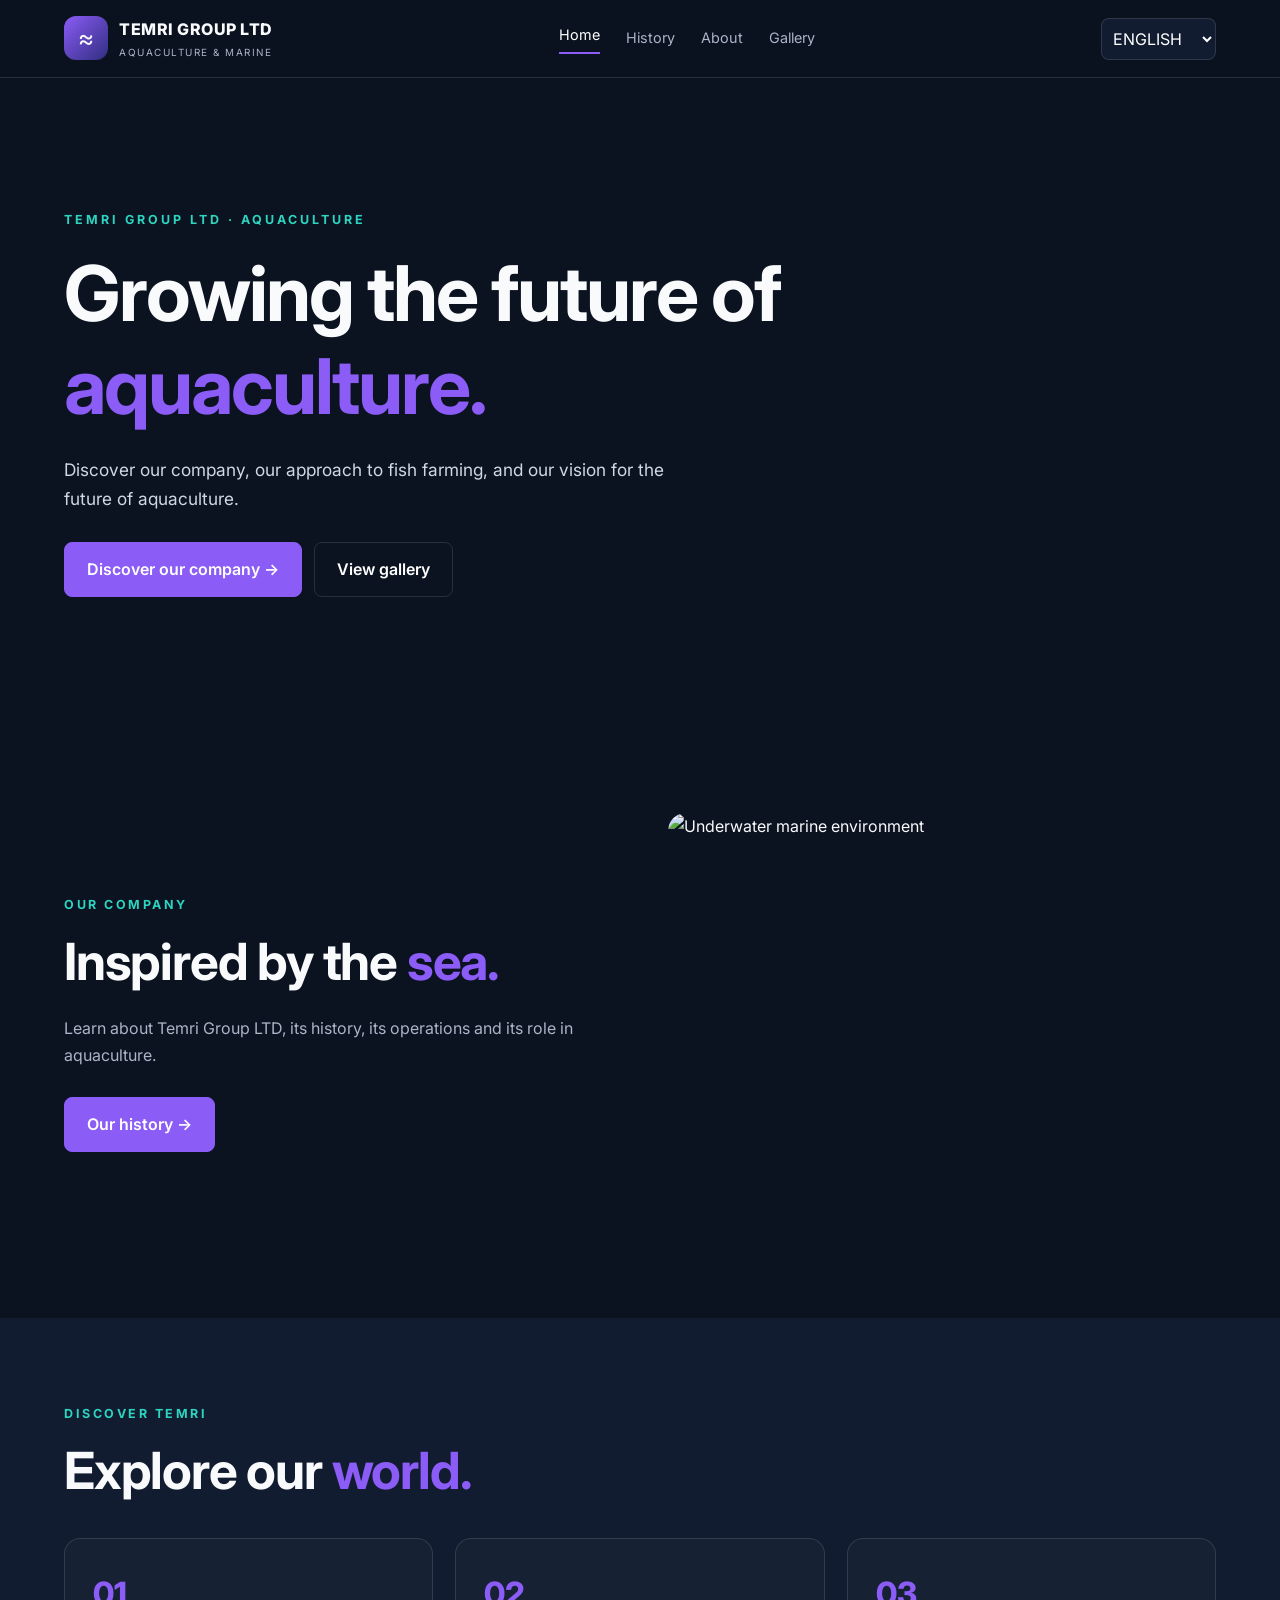
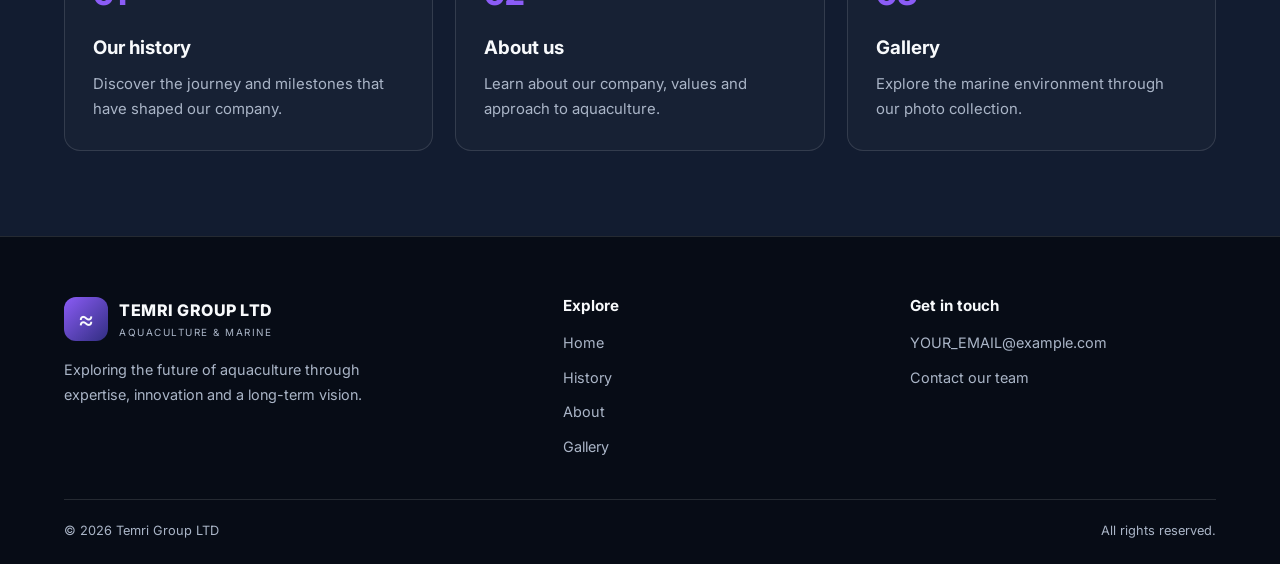
==== index.html @ 66af00ba "new test" ====
<!DOCTYPE html>
<html lang="en">
<head>
  <meta charset="UTF-8">
  <meta name="viewport" content="width=device-width, initial-scale=1">
  <meta name="description" content="Temri Group LTD — Aquaculture">
  <title>Temri Group LTD | Home</title>
  <link rel="stylesheet" href="css/style.css">
  <link rel="preconnect" href="https://fonts.googleapis.com">
  <link href="https://fonts.googleapis.com/css2?family=Inter:wght@400;500;600;700;800&display=swap" rel="stylesheet">
</head>
<body>

<!-- SHARED HEADER -->
<header class="header">
  <div class="container header-inner">
    <a class="brand" href="index.html">
      <span class="brand-mark">≈</span>
      <span>
        <span class="brand-name">TEMRI GROUP LTD</span>
        <span class="brand-subtitle" data-i18n="brandSubtitle">
          AQUACULTURE & MARINE
        </span>
      </span>
    </a>

    <nav class="nav" id="mainNav" aria-label="Main navigation">
      <a href="index.html" data-i18n="navHome">Home</a>
      <a href="history.html" data-i18n="navHistory">History</a>
      <a href="about.html" data-i18n="navAbout">About</a>
      <a href="gallery.html" data-i18n="navGallery">Gallery</a>
    </nav>

    <div class="header-actions">
      <label for="languageSelect" hidden>Language</label>
      <select id="languageSelect" class="language-select"
              aria-label="Select language">
        <option value="en">ENGLISH</option>
        <option value="el">ΕΛΛΗΝΙΚΑ</option>
      </select>

      <button class="menu-toggle" id="menuToggle"
              aria-expanded="false"
              aria-controls="mainNav"
              aria-label="Open menu">☰</button>
    </div>
  </div>
</header>

  <main>
    <section class="page-hero" style="min-height:650px">
      <div class="container page-hero-content reveal">
        <div class="kicker">TEMRI GROUP LTD · AQUACULTURE</div>
        <h1 data-i18n="homeTitle">
          Growing the future of <span class="purple">aquaculture.</span>
        </h1>
        <p data-i18n="homeText">
          Discover our company, our approach to fish farming,
          and our vision for the future of aquaculture.
        </p>
        <div class="button-row">
          <a href="about.html" class="btn" data-i18n="learnMore">
            Discover our company →
          </a>
          <a href="gallery.html" class="btn btn-outline"
             data-i18n="viewGallery">View gallery</a>
        </div>
      </div>
    </section>

    <section class="section">
      <div class="container content-grid">
        <div class="reveal">
          <div class="section-label" data-i18n="homeLabel">
            Our company
          </div>
          <h2 class="section-title" data-i18n="homeHeading">
            Inspired by the <span class="purple">sea.</span>
          </h2>
          <p class="section-text" data-i18n="homeDescription">
            Learn about Temri Group LTD, its history, its operations
            and its role in aquaculture.
          </p>
          <div class="button-row">
            <a href="history.html" class="btn" data-i18n="historyButton">
              Our history →
            </a>
          </div>
        </div>

        <img class="content-image reveal"
          src="https://images.unsplash.com/photo-1530053969600-caed2596d242?auto=format&fit=crop&w=1100&q=85"
          alt="Underwater marine environment" loading="lazy">
      </div>
    </section>

    <section class="section alt">
      <div class="container reveal">
        <div class="section-label" data-i18n="discoverLabel">
          Discover Temri
        </div>
        <h2 class="section-title" data-i18n="discoverTitle">
          Explore our <span class="purple">world.</span>
        </h2>

        <div class="card-grid">
          <a class="card" href="history.html">
            <div class="card-number">01</div>
            <h3 data-i18n="historyCard">Our history</h3>
            <p data-i18n="historyCardText">
              Discover our company's journey and milestones.
            </p>
          </a>
          <a class="card" href="about.html">
            <div class="card-number">02</div>
            <h3 data-i18n="aboutCard">About us</h3>
            <p data-i18n="aboutCardText">
              Learn about our company and our work.
            </p>
          </a>
          <a class="card" href="gallery.html">
            <div class="card-number">03</div>
            <h3 data-i18n="galleryCard">Gallery</h3>
            <p data-i18n="galleryCardText">
              Explore photographs of our world.
            </p>
          </a>
        </div>
      </div>
    </section>
  </main>

  <!-- Paste the SHARED FOOTER here -->

  <script src="js/main.js" defer></script>
</body>
</html>
<!-- SHARED FOOTER -->
<footer class="footer">
  <div class="container">
    <div class="footer-grid">
      <div class="footer-brand">
        <a class="brand" href="index.html">
          <span class="brand-mark">≈</span>
          <span>
            <span class="brand-name">TEMRI GROUP LTD</span>
            <span class="brand-subtitle" data-i18n="brandSubtitle">
              AQUACULTURE & MARINE
            </span>
          </span>
        </a>
        <p class="footer-description" data-i18n="footerDescription">
          Exploring the future of aquaculture through expertise,
          innovation and a long-term vision.
        </p>
      </div>

      <div>
        <h3 data-i18n="footerNavTitle">Explore</h3>
        <nav class="footer-links" aria-label="Footer navigation">
          <a href="index.html" data-i18n="navHome">Home</a>
          <a href="history.html" data-i18n="navHistory">History</a>
          <a href="about.html" data-i18n="navAbout">About</a>
          <a href="gallery.html" data-i18n="navGallery">Gallery</a>
        </nav>
      </div>

      <div>
        <h3 data-i18n="footerContactTitle">Get in touch</h3>
        <div class="footer-links">
          <a href="mailto:YOUR_EMAIL@example.com">
            YOUR_EMAIL@example.com
          </a>
          <a href="about.html#contact" data-i18n="contactButton">
            Contact our team
          </a>
        </div>
      </div>
    </div>

    <div class="footer-bottom">
      <span>© <span id="currentYear"></span> Temri Group LTD</span>
      <span data-i18n="rights">All rights reserved.</span>
    </div>
  </div>
</footer>
---- css/style.css ----
:root {
  --purple: #8b5cf6;
  --purple-dark: #6d28d9;
  --navy: #0b1220;
  --panel: #121c30;
  --white: #f8fafc;
  --muted: #aab5c7;
  --teal: #2dd4bf;
  --border: rgba(255,255,255,.12);
  --header-height: 78px;
  --container: 1200px;
}

* {
  box-sizing: border-box;
  margin: 0;
  padding: 0;
}

html {
  scroll-behavior: smooth;
  scroll-padding-top: 100px;
}

body {
  font-family: Inter, Arial, sans-serif;
  background: var(--navy);
  color: var(--white);
  line-height: 1.7;
}

a {
  color: inherit;
  text-decoration: none;
}

button, select {
  font: inherit;
}

img {
  max-width: 100%;
  display: block;
}

.container {
  width: min(90%, var(--container));
  margin-inline: auto;
}

.header {
  height: var(--header-height);
  position: sticky;
  top: 0;
  z-index: 1000;
  background: rgba(11,18,32,.95);
  backdrop-filter: blur(16px);
  border-bottom: 1px solid var(--border);
}

.header-inner {
  height: 100%;
  display: flex;
  align-items: center;
  justify-content: space-between;
  gap: 22px;
}

.brand {
  display: flex;
  align-items: center;
  gap: 11px;
  flex-shrink: 0;
}

.brand-mark {
  display: grid;
  place-items: center;
  width: 44px;
  height: 44px;
  border-radius: 12px;
  background: linear-gradient(135deg, var(--purple), #312e81);
  font-size: 25px;
}

.brand-name {
  display: block;
  font-size: 1rem;
  font-weight: 800;
  letter-spacing: .5px;
}

.brand-subtitle {
  display: block;
  font-size: .62rem;
  color: var(--muted);
  letter-spacing: 1.5px;
}

.nav {
  display: flex;
  align-items: center;
  gap: 26px;
}

.nav a {
  color: var(--muted);
  font-size: .9rem;
  transition: color .25s;
}

.nav a:hover,
.nav a.active {
  color: white;
}

.nav a.active {
  border-bottom: 2px solid var(--purple);
  padding-bottom: 5px;
}

.header-actions {
  display: flex;
  align-items: center;
  gap: 10px;
}

.language-select {
  background: var(--panel);
  color: white;
  border: 1px solid var(--border);
  border-radius: 8px;
  padding: 9px 7px;
  cursor: pointer;
  max-width: 115px;
}

.language-select option {
  background: var(--navy);
}

.menu-toggle {
  display: none;
  width: 42px;
  height: 42px;
  border: 1px solid var(--border);
  border-radius: 8px;
  background: transparent;
  color: white;
  font-size: 22px;
  cursor: pointer;
}

.page-hero {
  min-height: 420px;
  display: flex;
  align-items: center;
  background:
    linear-gradient(90deg, rgba(11,18,32,.97),
      rgba(11,18,32,.65)),
    url("https://images.unsplash.com/photo-1530053969600-caed2596d242?auto=format&fit=crop&w=1800&q=85")
    center/cover;
}

.page-hero-content {
  padding-block: 90px;
}

.kicker {
  color: var(--teal);
  font-size: .78rem;
  font-weight: 700;
  letter-spacing: 3px;
  text-transform: uppercase;
  margin-bottom: 18px;
}

h1, h2, h3 {
  line-height: 1.2;
}

.page-hero h1 {
  max-width: 850px;
  font-size: clamp(2.5rem, 6vw, 5rem);
  letter-spacing: -2px;
  margin-bottom: 22px;
}

.purple {
  color: var(--purple);
}

.page-hero p {
  max-width: 650px;
  color: #d0d8e5;
  font-size: 1.08rem;
}

.section {
  padding: 85px 0;
}

.section.alt {
  background: var(--panel);
}

.section-label {
  color: var(--teal);
  font-size: .78rem;
  font-weight: 700;
  letter-spacing: 2.5px;
  text-transform: uppercase;
  margin-bottom: 16px;
}

.section-title {
  font-size: clamp(2rem, 4vw, 3.3rem);
  letter-spacing: -1.2px;
  margin-bottom: 22px;
}

.section-text {
  color: var(--muted);
  max-width: 720px;
}

.btn {
  display: inline-flex;
  justify-content: center;
  align-items: center;
  gap: 8px;
  padding: 13px 22px;
  border: 1px solid var(--purple);
  border-radius: 8px;
  background: var(--purple);
  color: white;
  font-weight: 600;
  transition: .25s;
  cursor: pointer;
}

.btn:hover {
  background: var(--purple-dark);
  transform: translateY(-3px);
}

.btn-outline {
  background: transparent;
  border-color: var(--border);
}

.btn-outline:hover {
  background: rgba(255,255,255,.06);
}

.button-row {
  display: flex;
  flex-wrap: wrap;
  gap: 12px;
  margin-top: 28px;
}

.content-grid {
  display: grid;
  grid-template-columns: 1fr 1fr;
  gap: 55px;
  align-items: center;
}

.content-image {
  width: 100%;
  height: 420px;
  object-fit: cover;
  border-radius: 18px;
}

.card-grid {
  display: grid;
  grid-template-columns: repeat(3, minmax(0, 1fr));
  gap: 22px;
  margin-top: 36px;
}

.card {
  background: rgba(255,255,255,.025);
  border: 1px solid var(--border);
  padding: 28px;
  border-radius: 16px;
  transition: transform .3s, border-color .3s;
}

.card:hover {
  transform: translateY(-5px);
  border-color: var(--purple);
}

.card h3 {
  margin-bottom: 12px;
}

.card p {
  color: var(--muted);
  font-size: .93rem;
}

.card-number {
  font-size: 2rem;
  font-weight: 800;
  color: var(--purple);
  margin-bottom: 16px;
}

.gallery-grid {
  display: grid;
  grid-template-columns: repeat(3, minmax(0, 1fr));
  grid-auto-rows: 260px;
  gap: 16px;
  margin-top: 35px;
}

.gallery-item {
  position: relative;
  overflow: hidden;
  border-radius: 14px;
  background: var(--panel);
}

.gallery-item img {
  width: 100%;
  height: 100%;
  object-fit: cover;
  transition: transform .5s;
}

.gallery-item:hover img {
  transform: scale(1.06);
}

.gallery-item span {
  position: absolute;
  inset: auto 0 0;
  padding: 40px 18px 16px;
  font-weight: 600;
  background: linear-gradient(transparent, rgba(5,10,20,.9));
}

.gallery-item:first-child {
  grid-row: span 2;
}

.cta {
  border: 1px solid var(--border);
  border-radius: 18px;
  background: linear-gradient(120deg, #241642, #111a2b);
  padding: 36px;
  display: flex;
  justify-content: space-between;
  align-items: center;
  gap: 24px;
}

.cta p {
  color: var(--muted);
  margin-top: 10px;
}

.footer {
  background: #070c16;
  border-top: 1px solid var(--border);
  padding: 60px 0 22px;
}

.footer-grid {
  display: grid;
  grid-template-columns: 1.5fr 1fr 1fr;
  gap: 40px;
  padding-bottom: 40px;
}

.footer-description {
  color: var(--muted);
  font-size: .9rem;
  max-width: 360px;
  margin-top: 17px;
}

.footer h3 {
  font-size: .95rem;
  margin-bottom: 16px;
}

.footer-links {
  display: grid;
  gap: 10px;
}

.footer-links a {
  color: var(--muted);
  font-size: .9rem;
}

.footer-links a:hover {
  color: var(--purple);
}

.footer-bottom {
  border-top: 1px solid var(--border);
  padding-top: 20px;
  color: var(--muted);
  font-size: .8rem;
  display: flex;
  justify-content: space-between;
  gap: 15px;
  flex-wrap: wrap;
}

/* Scroll reveal animation */
.reveal {
  opacity: 0;
  transform: translateY(25px);
  transition: opacity .7s ease, transform .7s ease;
}

.reveal.visible {
  opacity: 1;
  transform: translateY(0);
}

@media (max-width: 1024px) {
  .nav {
    gap: 14px;
  }

  .nav a {
    font-size: .82rem;
  }

  .content-grid {
    gap: 30px;
  }

  .card-grid {
    gap: 14px;
  }

  .card {
    padding: 22px;
  }
}

@media (max-width: 760px) {
  :root {
    --header-height: 70px;
  }

  .nav {
    display: none;
    position: absolute;
    top: var(--header-height);
    left: 0;
    right: 0;
    padding: 18px 5% 24px;
    background: var(--navy);
    border-bottom: 1px solid var(--border);
    flex-direction: column;
    align-items: stretch;
    gap: 0;
  }

  .nav.open {
    display: flex;
  }

  .nav a {
    padding: 13px 0;
    font-size: 1rem;
    border-bottom: 1px solid var(--border);
  }

  .nav a.active {
    border-bottom: 1px solid var(--border);
    color: var(--purple);
  }

  .menu-toggle {
    display: block;
  }

  .brand-mark {
    width: 37px;
    height: 37px;
    font-size: 21px;
  }

  .brand-name {
    font-size: .82rem;
  }

  .brand-subtitle {
    font-size: .52rem;
    letter-spacing: .7px;
  }

  .header-actions {
    gap: 6px;
  }

  .language-select {
    font-size: .75rem;
    max-width: 92px;
    padding: 8px 4px;
  }

  .page-hero {
    min-height: 370px;
  }

  .page-hero-content {
    padding-block: 65px;
  }

  .page-hero h1 {
    letter-spacing: -1px;
  }

  .section {
    padding: 65px 0;
  }

  .content-grid,
  .card-grid {
    grid-template-columns: 1fr;
  }

  .content-image {
    height: 310px;
  }

  .gallery-grid {
    grid-template-columns: repeat(2, minmax(0, 1fr));
    grid-auto-rows: 180px;
    gap: 10px;
  }

  .cta {
    align-items: flex-start;
    flex-direction: column;
    padding: 25px;
  }

  .footer-grid {
    grid-template-columns: 1fr 1fr;
    gap: 30px 20px;
  }

  .footer-brand {
    grid-column: 1 / -1;
  }
}

@media (max-width: 380px) {
  .brand-subtitle {
    display: none;
  }

  .gallery-grid {
    grid-auto-rows: 145px;
  }
}

@media (prefers-reduced-motion: reduce) {
  html {
    scroll-behavior: auto;
  }

  *, *::before, *::after {
    animation: none !important;
    transition: none !important;
  }

  .reveal {
    opacity: 1;
    transform: none;
  }
}

/* FULLSCREEN GALLERY */

.lightbox {
  position: fixed;
  inset: 0;
  z-index: 9999;
  display: flex;
  align-items: center;
  justify-content: center;
  background: rgba(4, 7, 16, 0.96);
  backdrop-filter: blur(12px);
  padding: 70px 85px 65px;
  opacity: 0;
  visibility: hidden;
  pointer-events: none;
  transition: opacity .25s ease, visibility .25s ease;
}

.lightbox.open {
  opacity: 1;
  visibility: visible;
  pointer-events: auto;
}

.lightbox-image {
  max-width: 100%;
  max-height: calc(100vh - 150px);
  width: auto;
  height: auto;
  object-fit: contain;
  border-radius: 10px;
  user-select: none;
  -webkit-user-drag: none;
}

.lightbox-close,
.lightbox-arrow {
  position: absolute;
  display: grid;
  place-items: center;
  color: white;
  background: rgba(255,255,255,.09);
  border: 1px solid rgba(255,255,255,.18);
  cursor: pointer;
  transition: background .2s, transform .2s;
}

.lightbox-close:hover,
.lightbox-arrow:hover {
  background: #8b5cf6;
}

.lightbox-close {
  top: 22px;
  right: 25px;
  width: 48px;
  height: 48px;
  border-radius: 50%;
  font-size: 30px;
  line-height: 1;
}

.lightbox-arrow {
  top: 50%;
  transform: translateY(-50%);
  width: 52px;
  height: 65px;
  border-radius: 12px;
  font-size: 32px;
}

.lightbox-arrow:hover {
  transform: translateY(-50%) scale(1.06);
}

.lightbox-prev {
  left: 22px;
}

.lightbox-next {
  right: 22px;
}

.lightbox-caption {
  position: absolute;
  bottom: 22px;
  left: 70px;
  right: 70px;
  color: white;
  text-align: center;
  font-size: .95rem;
}

.lightbox-counter {
  display: block;
  margin-top: 4px;
  color: #b8a1ff;
  font-size: .8rem;
}

body.lightbox-open {
  overflow: hidden;
}

.gallery-item {
  cursor: pointer;
}

@media (max-width: 760px) {
  .lightbox {
    padding: 65px 12px 85px;
  }

  .lightbox-image {
    max-width: 100%;
    max-height: calc(100dvh - 175px);
    border-radius: 6px;
  }

  .lightbox-close {
    top: 14px;
    right: 14px;
    width: 42px;
    height: 42px;
  }

  .lightbox-arrow {
    top: auto;
    bottom: 20px;
    transform: none;
    width: 52px;
    height: 46px;
    border-radius: 10px;
    font-size: 27px;
  }

  .lightbox-arrow:hover {
    transform: none;
  }

  .lightbox-prev {
    left: calc(50% - 62px);
  }

  .lightbox-next {
    right: calc(50% - 62px);
  }

  .lightbox-caption {
    bottom: 78px;
    left: 10px;
    right: 10px;
    font-size: .85rem;
  }
}


/* ===== GALLERY LIGHTBOX ===== */

.gallery-lightbox {
  display: none;
  position: fixed;
  inset: 0;
  z-index: 99999;
  background: rgba(8, 7, 18, 0.94);
  align-items: center;
  justify-content: center;
  padding: 70px 70px;
}

.gallery-lightbox.is-open {
  display: flex;
}

.gallery-lightbox .lightbox-image {
  display: block;
  max-width: 100%;
  max-height: 82vh;
  width: auto;
  height: auto;
  object-fit: contain;
  border-radius: 8px;
}

.gallery-lightbox button {
  position: absolute;
  z-index: 2;
  color: white;
  background: rgba(255, 255, 255, 0.12);
  border: 0;
  border-radius: 50%;
  width: 46px;
  height: 46px;
  font-size: 28px;
  cursor: pointer;
  display: flex;
  align-items: center;
  justify-content: center;
  transition: background 0.2s ease;
}

.gallery-lightbox button:hover {
  background: #7545d6;
}

.gallery-lightbox .lightbox-close {
  top: 18px;
  right: 22px;
  font-size: 34px;
}

.gallery-lightbox .lightbox-prev {
  left: 16px;
  top: 50%;
  transform: translateY(-50%);
}

.gallery-lightbox .lightbox-next {
  right: 16px;
  top: 50%;
  transform: translateY(-50%);
}

body.lightbox-active {
  overflow: hidden;
}

@media (max-width: 600px) {
  .gallery-lightbox {
    padding: 60px 48px;
  }

  .gallery-lightbox .lightbox-image {
    max-height: 75vh;
  }

  .gallery-lightbox .lightbox-prev {
    left: 4px;
  }

  .gallery-lightbox .lightbox-next {
    right: 4px;
  }

  .gallery-lightbox button {
    width: 40px;
    height: 40px;
  }
}

/* Keep the page from scrolling behind open overlays. */
body.menu-open { overflow: hidden; }
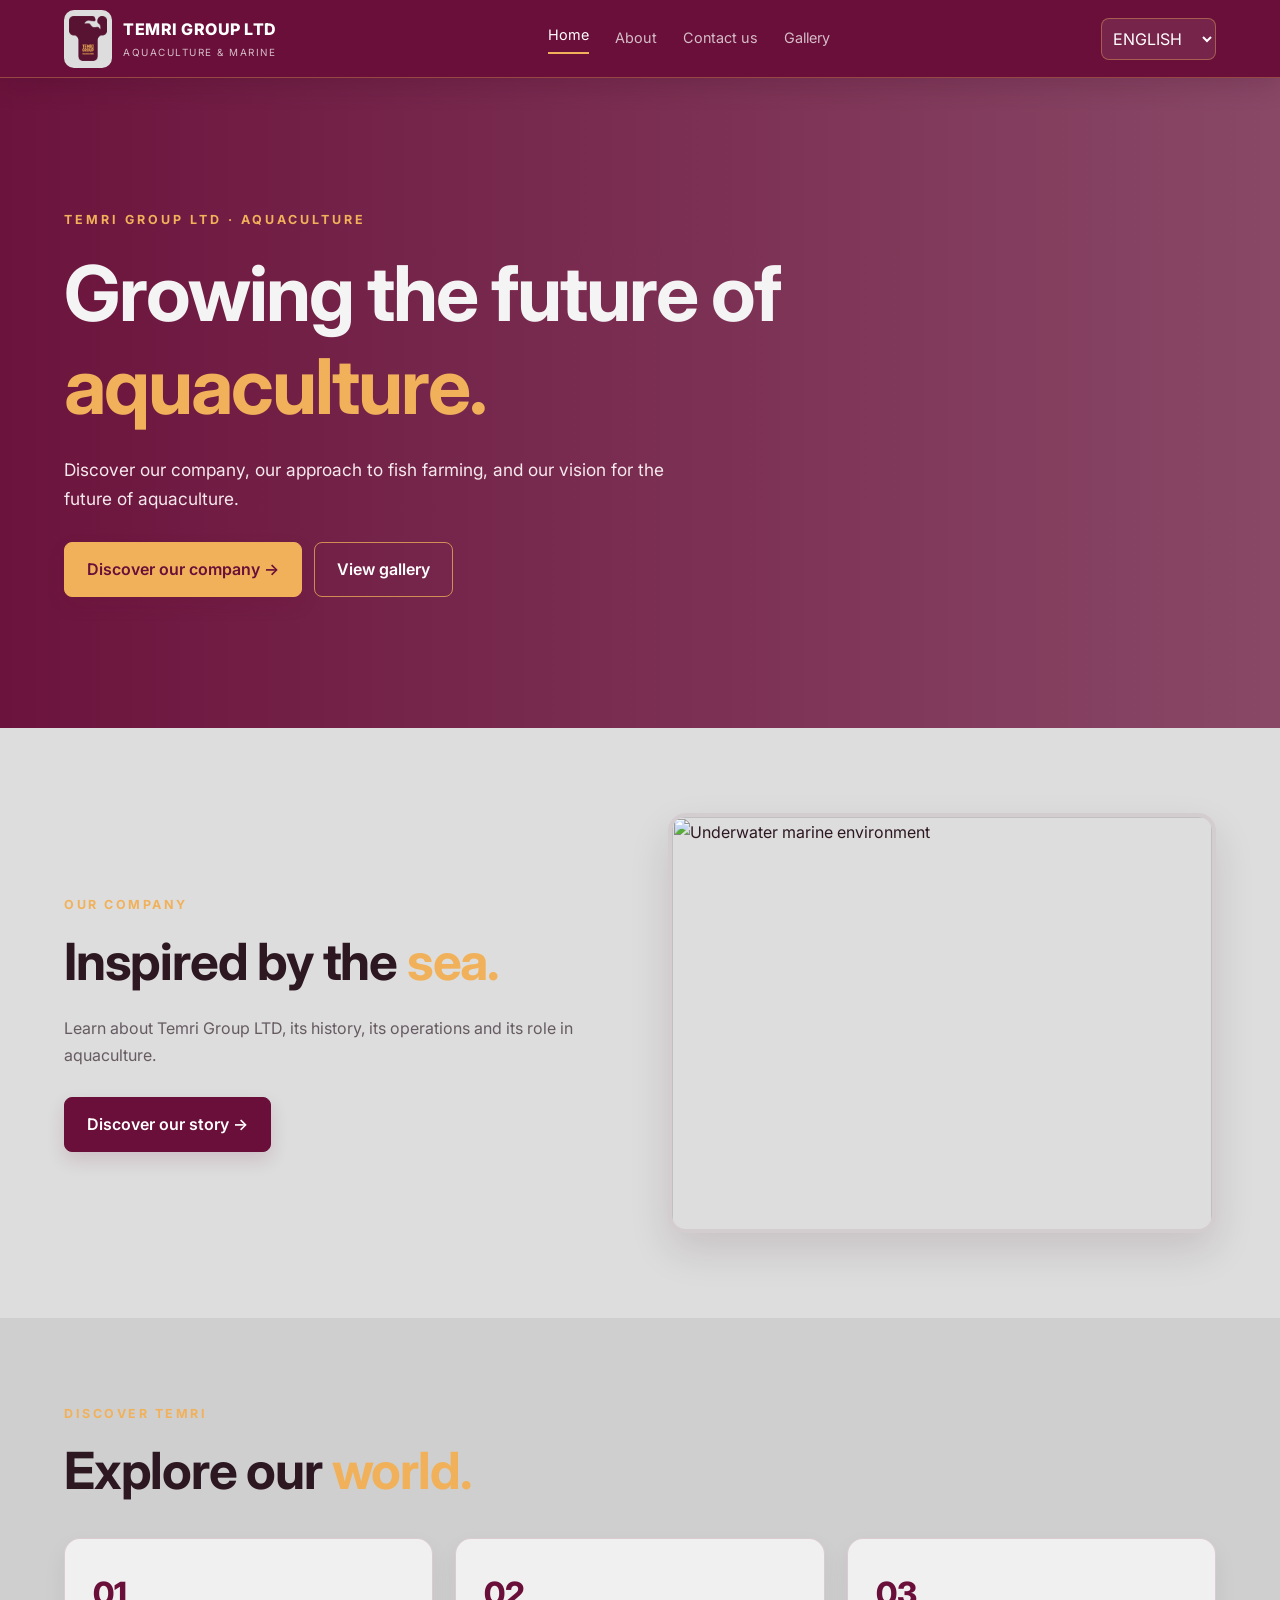
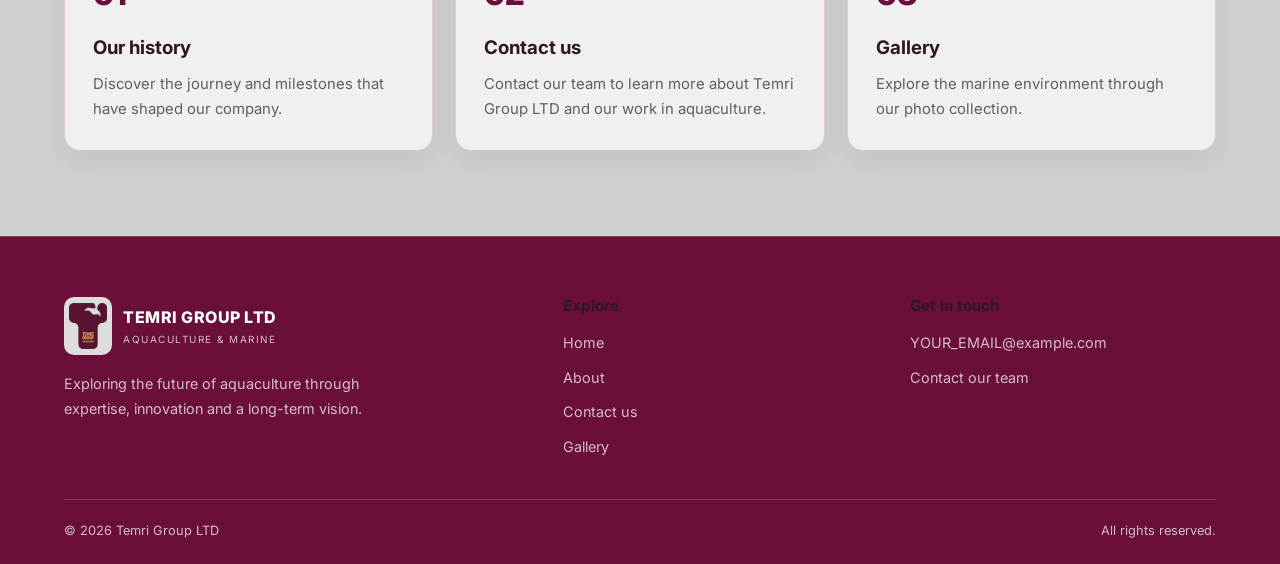
==== commit 5f7ffbb0: "v2 v2" ====
--- a/index.html
+++ b/index.html
@@ -1,53 +1,63 @@
-<!DOCTYPE html>
-<html lang="en">
 <head>
   <meta charset="UTF-8">
   <meta name="viewport" content="width=device-width, initial-scale=1">
   <meta name="description" content="Temri Group LTD — Aquaculture">
   <title>Temri Group LTD | Home</title>
-  <link rel="stylesheet" href="css/style.css">
   <link rel="preconnect" href="https://fonts.googleapis.com">
   <link href="https://fonts.googleapis.com/css2?family=Inter:wght@400;500;600;700;800&display=swap" rel="stylesheet">
+  <link rel="stylesheet" href="css/style.css">
 </head>
 <body>
-
-<!-- SHARED HEADER -->
 <header class="header">
-  <div class="container header-inner">
-    <a class="brand" href="index.html">
-      <span class="brand-mark">≈</span>
-      <span>
-        <span class="brand-name">TEMRI GROUP LTD</span>
-        <span class="brand-subtitle" data-i18n="brandSubtitle">
-          AQUACULTURE & MARINE
+    <div class="container header-inner">
+
+      <a class="brand" href="index.html">
+        <span class="brand-mark"><img src="assets/temri-logo.png" alt="TEMRI GROUP LTD logo"></span>
+
+        <span>
+          <span class="brand-name">TEMRI GROUP LTD</span>
+          <span class="brand-subtitle" data-i18n="brandSubtitle">
+            AQUACULTURE & MARINE
+          </span>
         </span>
-      </span>
-    </a>
-
-    <nav class="nav" id="mainNav" aria-label="Main navigation">
-      <a href="index.html" data-i18n="navHome">Home</a>
-      <a href="history.html" data-i18n="navHistory">History</a>
-      <a href="about.html" data-i18n="navAbout">About</a>
-      <a href="gallery.html" data-i18n="navGallery">Gallery</a>
-    </nav>
-
-    <div class="header-actions">
-      <label for="languageSelect" hidden>Language</label>
-      <select id="languageSelect" class="language-select"
-              aria-label="Select language">
-        <option value="en">ENGLISH</option>
-        <option value="el">ΕΛΛΗΝΙΚΑ</option>
-      </select>
-
-      <button class="menu-toggle" id="menuToggle"
-              aria-expanded="false"
-              aria-controls="mainNav"
-              aria-label="Open menu">☰</button>
+      </a>
+
+      <nav class="nav" id="mainNav" aria-label="Main navigation">
+        <a href="index.html" data-i18n="navHome">Home</a>
+        <a href="about.html" data-i18n="navAbout">About</a>
+        <a href="contact.html" data-i18n="navContact">Contact us</a>
+        <a href="gallery.html" data-i18n="navGallery">Gallery</a>
+      </nav>
+
+      <div class="header-actions">
+
+        <label for="languageSelect" hidden>Language</label>
+
+        <select
+          id="languageSelect"
+          class="language-select"
+          aria-label="Select language"
+        >
+          <option value="en">ENGLISH</option>
+          <option value="el">ΕΛΛΗΝΙΚΑ</option>
+        </select>
+
+        <button
+          class="menu-toggle"
+          id="menuToggle"
+          aria-expanded="false"
+          aria-controls="mainNav"
+          aria-label="Open menu"
+          type="button"
+        >
+          ☰
+        </button>
+
+      </div>
     </div>
-  </div>
-</header>
-
-  <main>
+  </header>
+
+<main>
     <section class="page-hero" style="min-height:650px">
       <div class="container page-hero-content reveal">
         <div class="kicker">TEMRI GROUP LTD · AQUACULTURE</div>
@@ -82,7 +92,7 @@
             and its role in aquaculture.
           </p>
           <div class="button-row">
-            <a href="history.html" class="btn" data-i18n="historyButton">
+            <a href="about.html#story" class="btn" data-i18n="historyButton">
               Our history →
             </a>
           </div>
@@ -104,19 +114,17 @@
         </h2>
 
         <div class="card-grid">
-          <a class="card" href="history.html">
+          <a class="card" href="about.html#story">
             <div class="card-number">01</div>
             <h3 data-i18n="historyCard">Our history</h3>
             <p data-i18n="historyCardText">
               Discover our company's journey and milestones.
             </p>
           </a>
-          <a class="card" href="about.html">
+          <a class="card" href="contact.html">
             <div class="card-number">02</div>
-            <h3 data-i18n="aboutCard">About us</h3>
-            <p data-i18n="aboutCardText">
-              Learn about our company and our work.
-            </p>
+            <h3 data-i18n="navContact">Contact us</h3>
+            <p data-i18n="contactText">Contact our team to learn more about Temri Group LTD.</p>
           </a>
           <a class="card" href="gallery.html">
             <div class="card-number">03</div>
@@ -130,57 +138,86 @@
     </section>
   </main>
 
-  <!-- Paste the SHARED FOOTER here -->
-
+<footer class="footer">
+    <div class="container">
+
+      <div class="footer-grid">
+
+        <!-- FOOTER BRAND -->
+
+        <div class="footer-brand">
+
+          <a class="brand" href="index.html">
+            <span class="brand-mark"><img src="assets/temri-logo.png" alt="TEMRI GROUP LTD logo"></span>
+
+            <span>
+              <span class="brand-name">TEMRI GROUP LTD</span>
+              <span class="brand-subtitle" data-i18n="brandSubtitle">
+                AQUACULTURE & MARINE
+              </span>
+            </span>
+          </a>
+
+          <p class="footer-description" data-i18n="footerDescription">
+            Exploring the future of aquaculture through expertise,
+            innovation and a long-term vision.
+          </p>
+
+        </div>
+
+
+        <!-- FOOTER NAVIGATION -->
+
+        <div>
+          <h3 data-i18n="footerNavTitle">Explore</h3>
+
+          <nav class="footer-links" aria-label="Footer navigation">
+            <a href="index.html" data-i18n="navHome">Home</a>
+        <a href="about.html" data-i18n="navAbout">About</a>
+            <a href="contact.html" data-i18n="navContact">Contact us</a>
+            <a href="gallery.html" data-i18n="navGallery">Gallery</a>
+          </nav>
+        </div>
+
+
+        <!-- FOOTER CONTACT -->
+
+        <div>
+          <h3 data-i18n="footerContactTitle">Get in touch</h3>
+
+          <div class="footer-links">
+            <a href="mailto:YOUR_EMAIL@example.com">
+              YOUR_EMAIL@example.com
+            </a>
+
+            <a href="contact.html" data-i18n="contactButton">
+              Contact our team
+            </a>
+          </div>
+        </div>
+
+      </div>
+
+
+      <!-- FOOTER BOTTOM -->
+
+      <div class="footer-bottom">
+        <span>
+          © <span id="currentYear"></span> Temri Group LTD
+        </span>
+
+        <span data-i18n="rights">
+          All rights reserved.
+        </span>
+      </div>
+
+    </div>
+  </footer>
+
+
+  <script src="js/translations.js" defer></script>
+  <script src="js/navigation.js" defer></script>
+  <script src="js/gallery.js" defer></script>
   <script src="js/main.js" defer></script>
 </body>
 </html>
-<!-- SHARED FOOTER -->
-<footer class="footer">
-  <div class="container">
-    <div class="footer-grid">
-      <div class="footer-brand">
-        <a class="brand" href="index.html">
-          <span class="brand-mark">≈</span>
-          <span>
-            <span class="brand-name">TEMRI GROUP LTD</span>
-            <span class="brand-subtitle" data-i18n="brandSubtitle">
-              AQUACULTURE & MARINE
-            </span>
-          </span>
-        </a>
-        <p class="footer-description" data-i18n="footerDescription">
-          Exploring the future of aquaculture through expertise,
-          innovation and a long-term vision.
-        </p>
-      </div>
-
-      <div>
-        <h3 data-i18n="footerNavTitle">Explore</h3>
-        <nav class="footer-links" aria-label="Footer navigation">
-          <a href="index.html" data-i18n="navHome">Home</a>
-          <a href="history.html" data-i18n="navHistory">History</a>
-          <a href="about.html" data-i18n="navAbout">About</a>
-          <a href="gallery.html" data-i18n="navGallery">Gallery</a>
-        </nav>
-      </div>
-
-      <div>
-        <h3 data-i18n="footerContactTitle">Get in touch</h3>
-        <div class="footer-links">
-          <a href="mailto:YOUR_EMAIL@example.com">
-            YOUR_EMAIL@example.com
-          </a>
-          <a href="about.html#contact" data-i18n="contactButton">
-            Contact our team
-          </a>
-        </div>
-      </div>
-    </div>
-
-    <div class="footer-bottom">
-      <span>© <span id="currentYear"></span> Temri Group LTD</span>
-      <span data-i18n="rights">All rights reserved.</span>
-    </div>
-  </div>
-</footer>
--- a/css/style.css
+++ b/css/style.css
@@ -1,615 +1,220 @@
-
-:root {
-  --purple: #8b5cf6;
-  --purple-dark: #6d28d9;
-  --navy: #0b1220;
-  --panel: #121c30;
-  --white: #f8fafc;
-  --muted: #aab5c7;
-  --teal: #2dd4bf;
-  --border: rgba(255,255,255,.12);
-  --header-height: 78px;
-  --container: 1200px;
-}
-
-* {
+/* TEMRI GROUP LTD — consolidated stylesheet. */
+:root {--color-primary: #690F39; --color-primary-hover: #4f0b2b; --color-accent: #F1B15A; --color-accent-hover: #d9953e; --color-highlight: #F1B15A; --color-page: #DDDDDD; --color-surface-muted: #cfcfcf; --color-surface: #f4f4f4; --color-text: #2d1822; --color-text-inverse: #ffffff; --color-text-muted: #665b61; --color-border: rgba(105,15,57,.16); --layout-header-height: 78px; --layout-container: 1200px;}* {
   box-sizing: border-box;
   margin: 0;
   padding: 0;
-}
-
-html {
+}html {
   scroll-behavior: smooth;
   scroll-padding-top: 100px;
-}
-
-body {
-  font-family: Inter, Arial, sans-serif;
-  background: var(--navy);
-  color: var(--white);
-  line-height: 1.7;
-}
-
-a {
+}body {font-family: Inter, Arial, sans-serif; background: var(--color-page); color: var(--color-text); line-height: 1.7;}a {
   color: inherit;
   text-decoration: none;
-}
-
-button, select {
+}button, select {
   font: inherit;
-}
-
-img {
+}img {
   max-width: 100%;
   display: block;
-}
-
-.container {
-  width: min(90%, var(--container));
+}.container {
+  width: min(90%, var(--layout-container));
   margin-inline: auto;
-}
-
-.header {
-  height: var(--header-height);
-  position: sticky;
-  top: 0;
-  z-index: 1000;
-  background: rgba(11,18,32,.95);
-  backdrop-filter: blur(16px);
-  border-bottom: 1px solid var(--border);
-}
-
-.header-inner {
+}.header {height: var(--layout-header-height); position: sticky; top: 0; z-index: 1000; background: var(--color-primary); backdrop-filter: blur(16px); border-bottom: 1px solid rgba(241,177,90,.35); box-shadow: 0 8px 24px rgba(48,8,28,.16);}.header-inner {
   height: 100%;
   display: flex;
   align-items: center;
   justify-content: space-between;
   gap: 22px;
-}
-
-.brand {
-  display: flex;
-  align-items: center;
-  gap: 11px;
-  flex-shrink: 0;
-}
-
-.brand-mark {
-  display: grid;
-  place-items: center;
-  width: 44px;
-  height: 44px;
-  border-radius: 12px;
-  background: linear-gradient(135deg, var(--purple), #312e81);
-  font-size: 25px;
-}
-
-.brand-name {
-  display: block;
-  font-size: 1rem;
-  font-weight: 800;
-  letter-spacing: .5px;
-}
-
-.brand-subtitle {
-  display: block;
-  font-size: .62rem;
-  color: var(--muted);
-  letter-spacing: 1.5px;
-}
-
-.nav {
+}.brand {display: flex; align-items: center; gap: 11px; flex-shrink: 0; color: var(--color-text-inverse);}.brand-mark {display: grid; place-items: center; width: 48px; height: 58px; border-radius: 10px; background: var(--color-page); font-size: 25px; overflow: visible;}.brand-name {display: block; font-size: 1rem; font-weight: 800; letter-spacing: .5px; color: var(--color-text-inverse);}.brand-subtitle {display: block; font-size: .62rem; color: rgba(255,255,255,.72); letter-spacing: 1.5px;}.nav {
   display: flex;
   align-items: center;
   gap: 26px;
-}
-
-.nav a {
-  color: var(--muted);
-  font-size: .9rem;
-  transition: color .25s;
-}
-
-.nav a:hover,
+}.nav a {color: rgba(255,255,255,.72); font-size: .9rem; transition: color .25s;}.nav a:hover,
 .nav a.active {
   color: white;
-}
-
-.nav a.active {
-  border-bottom: 2px solid var(--purple);
-  padding-bottom: 5px;
-}
-
-.header-actions {
+}.nav a.active {border-bottom: 2px solid var(--color-accent); padding-bottom: 5px; border-bottom-color: var(--color-accent);}.header-actions {
   display: flex;
   align-items: center;
   gap: 10px;
-}
-
-.language-select {
-  background: var(--panel);
-  color: white;
-  border: 1px solid var(--border);
-  border-radius: 8px;
-  padding: 9px 7px;
-  cursor: pointer;
-  max-width: 115px;
-}
-
-.language-select option {
-  background: var(--navy);
-}
-
-.menu-toggle {
-  display: none;
-  width: 42px;
-  height: 42px;
-  border: 1px solid var(--border);
-  border-radius: 8px;
-  background: transparent;
-  color: white;
-  font-size: 22px;
-  cursor: pointer;
-}
-
-.page-hero {
-  min-height: 420px;
-  display: flex;
-  align-items: center;
-  background:
-    linear-gradient(90deg, rgba(11,18,32,.97),
-      rgba(11,18,32,.65)),
+}.language-select {background: rgba(255,255,255,.09); color: var(--color-text-inverse); border: 1px solid var(--color-border); border-radius: 8px; padding: 9px 7px; cursor: pointer; max-width: 115px; border-color: rgba(241,177,90,.4);}.language-select option {background: var(--color-primary); color: var(--color-text-inverse);}.menu-toggle {display: none; width: 42px; height: 42px; border: 1px solid var(--color-border); border-radius: 8px; background: transparent; color: var(--color-text-inverse); font-size: 22px; cursor: pointer; border-color: rgba(241,177,90,.4);}.page-hero {min-height: 420px; display: flex; align-items: center; background:
+    linear-gradient(90deg, rgba(105,15,57,.98), rgba(105,15,57,.72)),
     url("https://images.unsplash.com/photo-1530053969600-caed2596d242?auto=format&fit=crop&w=1800&q=85")
-    center/cover;
-}
-
-.page-hero-content {
+    center/cover;}.page-hero-content {
   padding-block: 90px;
-}
-
-.kicker {
-  color: var(--teal);
+}.kicker {
+  color: var(--color-highlight);
   font-size: .78rem;
   font-weight: 700;
   letter-spacing: 3px;
   text-transform: uppercase;
   margin-bottom: 18px;
-}
-
-h1, h2, h3 {
+}h1, h2, h3 {
   line-height: 1.2;
-}
-
-.page-hero h1 {
+}.page-hero h1 {
   max-width: 850px;
   font-size: clamp(2.5rem, 6vw, 5rem);
   letter-spacing: -2px;
   margin-bottom: 22px;
-}
-
-.purple {
-  color: var(--purple);
-}
-
-.page-hero p {
-  max-width: 650px;
-  color: #d0d8e5;
-  font-size: 1.08rem;
-}
-
-.section {
-  padding: 85px 0;
-}
-
-.section.alt {
-  background: var(--panel);
-}
-
-.section-label {
-  color: var(--teal);
+}.purple {color: var(--color-accent);}.page-hero p {max-width: 650px; color: #f6e9ee; font-size: 1.08rem;}.section {padding: 85px 0; background: var(--color-page);}.section.alt {background: var(--color-surface-muted);}.section-label {
+  color: var(--color-highlight);
   font-size: .78rem;
   font-weight: 700;
   letter-spacing: 2.5px;
   text-transform: uppercase;
   margin-bottom: 16px;
-}
-
-.section-title {
+}.section-title {
   font-size: clamp(2rem, 4vw, 3.3rem);
   letter-spacing: -1.2px;
   margin-bottom: 22px;
-}
-
-.section-text {
-  color: var(--muted);
-  max-width: 720px;
-}
-
-.btn {
-  display: inline-flex;
-  justify-content: center;
-  align-items: center;
-  gap: 8px;
-  padding: 13px 22px;
-  border: 1px solid var(--purple);
-  border-radius: 8px;
-  background: var(--purple);
-  color: white;
-  font-weight: 600;
-  transition: .25s;
-  cursor: pointer;
-}
-
-.btn:hover {
-  background: var(--purple-dark);
-  transform: translateY(-3px);
-}
-
-.btn-outline {
-  background: transparent;
-  border-color: var(--border);
-}
-
-.btn-outline:hover {
-  background: rgba(255,255,255,.06);
-}
-
-.button-row {
+}.section-text {color: var(--color-text-muted); max-width: 720px;}.btn {display: inline-flex; justify-content: center; align-items: center; gap: 8px; padding: 13px 22px; border: 1px solid var(--color-accent); border-radius: 8px; background: var(--color-primary); color: var(--color-text-inverse); font-weight: 600; transition: .25s; cursor: pointer; border-color: var(--color-primary); box-shadow: 0 8px 18px rgba(105,15,57,.14);}.btn:hover {background: var(--color-primary-hover); transform: translateY(-3px);}.btn-outline {background: transparent; border-color: var(--color-primary); color: var(--color-primary); box-shadow: none;}.btn-outline:hover {background: rgba(105,15,57,.08);}.button-row {
   display: flex;
   flex-wrap: wrap;
   gap: 12px;
   margin-top: 28px;
-}
-
-.content-grid {
+}.content-grid {
   display: grid;
   grid-template-columns: 1fr 1fr;
   gap: 55px;
   align-items: center;
-}
-
-.content-image {
-  width: 100%;
-  height: 420px;
-  object-fit: cover;
-  border-radius: 18px;
-}
-
-.card-grid {
+}.content-image {width: 100%; height: 420px; object-fit: cover; border-radius: 18px; border: 4px solid rgba(105,15,57,.08); box-shadow: 0 18px 40px rgba(48,8,28,.12);}.card-grid {
   display: grid;
   grid-template-columns: repeat(3, minmax(0, 1fr));
   gap: 22px;
   margin-top: 36px;
-}
-
-.card {
-  background: rgba(255,255,255,.025);
-  border: 1px solid var(--border);
-  padding: 28px;
-  border-radius: 16px;
-  transition: transform .3s, border-color .3s;
-}
-
-.card:hover {
-  transform: translateY(-5px);
-  border-color: var(--purple);
-}
-
-.card h3 {
+}.card {background: rgba(255,255,255,.68); border: 1px solid var(--color-border); padding: 28px; border-radius: 16px; transition: transform .3s, border-color .3s; border-color: var(--color-border); box-shadow: 0 10px 25px rgba(48,8,28,.06);}.card:hover {transform: translateY(-5px); border-color: var(--color-primary);}.card h3 {
   margin-bottom: 12px;
-}
-
-.card p {
-  color: var(--muted);
-  font-size: .93rem;
-}
-
-.card-number {
-  font-size: 2rem;
-  font-weight: 800;
-  color: var(--purple);
-  margin-bottom: 16px;
-}
-
-.gallery-grid {
+}.card p {color: var(--color-text-muted); font-size: .93rem;}.card-number {font-size: 2rem; font-weight: 800; color: var(--color-primary); margin-bottom: 16px;}.gallery-grid {
   display: grid;
   grid-template-columns: repeat(3, minmax(0, 1fr));
   grid-auto-rows: 260px;
   gap: 16px;
   margin-top: 35px;
-}
-
-.gallery-item {
-  position: relative;
-  overflow: hidden;
-  border-radius: 14px;
-  background: var(--panel);
-}
-
-.gallery-item img {
+}.gallery-item {position: relative; overflow: hidden; border-radius: 14px; color: var(--color-text-inverse); background: var(--color-primary); cursor: pointer;}.gallery-item img {
   width: 100%;
   height: 100%;
   object-fit: cover;
   transition: transform .5s;
-}
-
-.gallery-item:hover img {
+}.gallery-item:hover img {
   transform: scale(1.06);
-}
-
-.gallery-item span {
-  position: absolute;
-  inset: auto 0 0;
-  padding: 40px 18px 16px;
-  font-weight: 600;
-  background: linear-gradient(transparent, rgba(5,10,20,.9));
-}
-
-.gallery-item:first-child {
+}.gallery-item span {position: absolute; inset: auto 0 0; padding: 40px 18px 16px; font-weight: 600; background: linear-gradient(transparent, rgba(0, 0, 0, 0.95));}.gallery-item:first-child {
   grid-row: span 2;
-}
-
-.cta {
-  border: 1px solid var(--border);
-  border-radius: 18px;
-  background: linear-gradient(120deg, #241642, #111a2b);
-  padding: 36px;
-  display: flex;
-  justify-content: space-between;
-  align-items: center;
-  gap: 24px;
-}
-
-.cta p {
-  color: var(--muted);
-  margin-top: 10px;
-}
-
-.footer {
-  background: #070c16;
-  border-top: 1px solid var(--border);
-  padding: 60px 0 22px;
-}
-
-.footer-grid {
+}.cta {border: 1px solid var(--color-border); border-radius: 18px; background: linear-gradient(120deg, var(--color-primary), #7d1948); padding: 36px; display: flex; justify-content: space-between; align-items: center; gap: 24px; border-color: rgba(241,177,90,.38); color: var(--color-text-inverse);}.cta p {color: #f6e9ee; margin-top: 10px;}.footer {background: var(--color-primary); border-top: 1px solid var(--color-border); padding: 60px 0 22px; border-top-color: rgba(241,177,90,.3);}.footer-grid {
   display: grid;
   grid-template-columns: 1.5fr 1fr 1fr;
   gap: 40px;
   padding-bottom: 40px;
-}
-
-.footer-description {
-  color: var(--muted);
+}.footer-description {
+  color: var(--color-text-muted);
   font-size: .9rem;
   max-width: 360px;
   margin-top: 17px;
-}
-
-.footer h3 {
+}.footer h3 {
   font-size: .95rem;
   margin-bottom: 16px;
-}
-
-.footer-links {
+}.footer-links {
   display: grid;
   gap: 10px;
-}
-
-.footer-links a {
-  color: var(--muted);
+}.footer-links a {
+  color: var(--color-text-muted);
   font-size: .9rem;
-}
-
-.footer-links a:hover {
-  color: var(--purple);
-}
-
-.footer-bottom {
-  border-top: 1px solid var(--border);
-  padding-top: 20px;
-  color: var(--muted);
-  font-size: .8rem;
-  display: flex;
-  justify-content: space-between;
-  gap: 15px;
-  flex-wrap: wrap;
-}
-
-/* Scroll reveal animation */
-.reveal {
+}.footer-links a:hover {color: var(--color-accent);}.footer-bottom {border-top: 1px solid var(--color-border); padding-top: 20px; color: var(--color-text-muted); font-size: .8rem; display: flex; justify-content: space-between; gap: 15px; flex-wrap: wrap; border-top-color: rgba(241,177,90,.25);}/* Scroll reveal animation */.reveal {
   opacity: 0;
   transform: translateY(25px);
   transition: opacity .7s ease, transform .7s ease;
-}
-
-.reveal.visible {
+}.reveal.visible {
   opacity: 1;
   transform: translateY(0);
-}
-
-@media (max-width: 1024px) {
-  .nav {
+}@media (max-width: 1024px) {.nav {
     gap: 14px;
-  }
-
-  .nav a {
+  }.nav a {
     font-size: .82rem;
-  }
-
-  .content-grid {
+  }.content-grid {
     gap: 30px;
-  }
-
-  .card-grid {
+  }.card-grid {
     gap: 14px;
-  }
-
-  .card {
+  }.card {
     padding: 22px;
-  }
-}
-
-@media (max-width: 760px) {
-  :root {
-    --header-height: 70px;
-  }
-
-  .nav {
+  }}@media (max-width: 760px) {:root {
+    --layout-header-height: 70px;
+  }.nav {
     display: none;
     position: absolute;
-    top: var(--header-height);
+    top: var(--layout-header-height);
     left: 0;
     right: 0;
     padding: 18px 5% 24px;
-    background: var(--navy);
-    border-bottom: 1px solid var(--border);
+    background: var(--color-page);
+    border-bottom: 1px solid var(--color-border);
     flex-direction: column;
     align-items: stretch;
     gap: 0;
-  }
-
-  .nav.open {
+  }.nav.open {
     display: flex;
-  }
-
-  .nav a {
+  }.nav a {
     padding: 13px 0;
     font-size: 1rem;
-    border-bottom: 1px solid var(--border);
-  }
-
-  .nav a.active {
-    border-bottom: 1px solid var(--border);
-    color: var(--purple);
-  }
-
-  .menu-toggle {
+    border-bottom: 1px solid var(--color-border);
+  }.nav a.active {
+    border-bottom: 1px solid var(--color-border);
+    color: var(--color-accent);
+  }.menu-toggle {
     display: block;
-  }
-
-  .brand-mark {
+  }.brand-mark {
     width: 37px;
     height: 37px;
     font-size: 21px;
-  }
-
-  .brand-name {
+  }.brand-name {
     font-size: .82rem;
-  }
-
-  .brand-subtitle {
+  }.brand-subtitle {
     font-size: .52rem;
     letter-spacing: .7px;
-  }
-
-  .header-actions {
+  }.header-actions {
     gap: 6px;
-  }
-
-  .language-select {
+  }.language-select {
     font-size: .75rem;
     max-width: 92px;
     padding: 8px 4px;
-  }
-
-  .page-hero {
+  }.page-hero {
     min-height: 370px;
-  }
-
-  .page-hero-content {
+  }.page-hero-content {
     padding-block: 65px;
-  }
-
-  .page-hero h1 {
+  }.page-hero h1 {
     letter-spacing: -1px;
-  }
-
-  .section {
+  }.section {
     padding: 65px 0;
-  }
-
-  .content-grid,
+  }.content-grid,
   .card-grid {
     grid-template-columns: 1fr;
-  }
-
-  .content-image {
+  }.content-image {
     height: 310px;
-  }
-
-  .gallery-grid {
+  }.gallery-grid {
     grid-template-columns: repeat(2, minmax(0, 1fr));
     grid-auto-rows: 180px;
     gap: 10px;
-  }
-
-  .cta {
+  }.cta {
     align-items: flex-start;
     flex-direction: column;
     padding: 25px;
-  }
-
-  .footer-grid {
+  }.footer-grid {
     grid-template-columns: 1fr 1fr;
     gap: 30px 20px;
-  }
-
-  .footer-brand {
+  }.footer-brand {
     grid-column: 1 / -1;
-  }
-}
-
-@media (max-width: 380px) {
-  .brand-subtitle {
+  }}@media (max-width: 380px) {.brand-subtitle {
     display: none;
-  }
-
-  .gallery-grid {
+  }.gallery-grid {
     grid-auto-rows: 145px;
-  }
-}
-
-@media (prefers-reduced-motion: reduce) {
-  html {
+  }}@media (prefers-reduced-motion: reduce) {html {
     scroll-behavior: auto;
-  }
-
-  *, *::before, *::after {
+  }*, *::before, *::after {
     animation: none !important;
     transition: none !important;
-  }
-
-  .reveal {
+  }.reveal {
     opacity: 1;
     transform: none;
-  }
-}
-
-/* FULLSCREEN GALLERY */
-
-.lightbox {
-  position: fixed;
-  inset: 0;
-  z-index: 9999;
-  display: flex;
-  align-items: center;
-  justify-content: center;
-  background: rgba(4, 7, 16, 0.96);
-  backdrop-filter: blur(12px);
-  padding: 70px 85px 65px;
-  opacity: 0;
-  visibility: hidden;
-  pointer-events: none;
-  transition: opacity .25s ease, visibility .25s ease;
-}
-
-.lightbox.open {
+  }}/* FULLSCREEN GALLERY */.lightbox {position: fixed; inset: 0; z-index: 9999; display: flex; align-items: center; justify-content: center; background: rgba(48,8,28,.96); backdrop-filter: blur(12px); padding: 70px 85px 65px; opacity: 0; visibility: hidden; pointer-events: none; transition: opacity .25s ease, visibility .25s ease;}.lightbox.open {
   opacity: 1;
   visibility: visible;
   pointer-events: auto;
-}
-
-.lightbox-image {
+}.lightbox-image {
   max-width: 100%;
   max-height: calc(100vh - 150px);
   width: auto;
@@ -618,9 +223,7 @@
   border-radius: 10px;
   user-select: none;
   -webkit-user-drag: none;
-}
-
-.lightbox-close,
+}.lightbox-close,
 .lightbox-arrow {
   position: absolute;
   display: grid;
@@ -630,14 +233,10 @@
   border: 1px solid rgba(255,255,255,.18);
   cursor: pointer;
   transition: background .2s, transform .2s;
-}
-
-.lightbox-close:hover,
+}.lightbox-close:hover,
 .lightbox-arrow:hover {
   background: #8b5cf6;
-}
-
-.lightbox-close {
+}.lightbox-close {
   top: 22px;
   right: 25px;
   width: 48px;
@@ -645,30 +244,20 @@
   border-radius: 50%;
   font-size: 30px;
   line-height: 1;
-}
-
-.lightbox-arrow {
+}.lightbox-arrow {
   top: 50%;
   transform: translateY(-50%);
   width: 52px;
   height: 65px;
   border-radius: 12px;
   font-size: 32px;
-}
-
-.lightbox-arrow:hover {
+}.lightbox-arrow:hover {
   transform: translateY(-50%) scale(1.06);
-}
-
-.lightbox-prev {
+}.lightbox-prev {
   left: 22px;
-}
-
-.lightbox-next {
+}.lightbox-next {
   right: 22px;
-}
-
-.lightbox-caption {
+}.lightbox-caption {
   position: absolute;
   bottom: 22px;
   left: 70px;
@@ -676,42 +265,20 @@
   color: white;
   text-align: center;
   font-size: .95rem;
-}
-
-.lightbox-counter {
-  display: block;
-  margin-top: 4px;
-  color: #b8a1ff;
-  font-size: .8rem;
-}
-
-body.lightbox-open {
+}.lightbox-counter {display: block; margin-top: 4px; color: var(--color-accent); font-size: .8rem;}body.lightbox-open {
   overflow: hidden;
-}
-
-.gallery-item {
-  cursor: pointer;
-}
-
-@media (max-width: 760px) {
-  .lightbox {
+}@media (max-width: 760px) {.lightbox {
     padding: 65px 12px 85px;
-  }
-
-  .lightbox-image {
+  }.lightbox-image {
     max-width: 100%;
     max-height: calc(100dvh - 175px);
     border-radius: 6px;
-  }
-
-  .lightbox-close {
+  }.lightbox-close {
     top: 14px;
     right: 14px;
     width: 42px;
     height: 42px;
-  }
-
-  .lightbox-arrow {
+  }.lightbox-arrow {
     top: auto;
     bottom: 20px;
     transform: none;
@@ -719,47 +286,20 @@
     height: 46px;
     border-radius: 10px;
     font-size: 27px;
-  }
-
-  .lightbox-arrow:hover {
+  }.lightbox-arrow:hover {
     transform: none;
-  }
-
-  .lightbox-prev {
+  }.lightbox-prev {
     left: calc(50% - 62px);
-  }
-
-  .lightbox-next {
+  }.lightbox-next {
     right: calc(50% - 62px);
-  }
-
-  .lightbox-caption {
+  }.lightbox-caption {
     bottom: 78px;
     left: 10px;
     right: 10px;
     font-size: .85rem;
-  }
-}
-
-
-/* ===== GALLERY LIGHTBOX ===== */
-
-.gallery-lightbox {
-  display: none;
-  position: fixed;
-  inset: 0;
-  z-index: 99999;
-  background: rgba(8, 7, 18, 0.94);
-  align-items: center;
-  justify-content: center;
-  padding: 70px 70px;
-}
-
-.gallery-lightbox.is-open {
-  display: flex;
-}
-
-.gallery-lightbox .lightbox-image {
+  }}/* ===== GALLERY LIGHTBOX ===== */.gallery-lightbox {display: none; position: fixed; inset: 0; z-index: 99999; background: rgba(48,8,28,.96); align-items: center; justify-content: center; padding: 70px 70px;}.gallery-lightbox.is-open {
+  display: flex;
+}.gallery-lightbox .lightbox-image {
   display: block;
   max-width: 100%;
   max-height: 82vh;
@@ -767,73 +307,48 @@
   height: auto;
   object-fit: contain;
   border-radius: 8px;
-}
-
-.gallery-lightbox button {
-  position: absolute;
-  z-index: 2;
-  color: white;
-  background: rgba(255, 255, 255, 0.12);
-  border: 0;
-  border-radius: 50%;
-  width: 46px;
-  height: 46px;
-  font-size: 28px;
-  cursor: pointer;
-  display: flex;
-  align-items: center;
-  justify-content: center;
-  transition: background 0.2s ease;
-}
-
-.gallery-lightbox button:hover {
-  background: #7545d6;
-}
-
-.gallery-lightbox .lightbox-close {
+}.gallery-lightbox button {position: absolute; z-index: 2; color: white; background: rgba(241,177,90,.14); border: 0; border-radius: 50%; width: 46px; height: 46px; font-size: 28px; cursor: pointer; display: flex; align-items: center; justify-content: center; transition: background 0.2s ease;}.gallery-lightbox button:hover {background: var(--color-text-inverse);}.gallery-lightbox .lightbox-close {
   top: 18px;
   right: 22px;
   font-size: 34px;
-}
-
-.gallery-lightbox .lightbox-prev {
+}.gallery-lightbox .lightbox-prev {
   left: 16px;
   top: 50%;
   transform: translateY(-50%);
-}
-
-.gallery-lightbox .lightbox-next {
+}.gallery-lightbox .lightbox-next {
   right: 16px;
   top: 50%;
   transform: translateY(-50%);
-}
-
-body.lightbox-active {
+}body.lightbox-active {
   overflow: hidden;
-}
-
-@media (max-width: 600px) {
-  .gallery-lightbox {
+}@media (max-width: 600px) {.gallery-lightbox {
     padding: 60px 48px;
-  }
-
-  .gallery-lightbox .lightbox-image {
+  }.gallery-lightbox .lightbox-image {
     max-height: 75vh;
-  }
-
-  .gallery-lightbox .lightbox-prev {
+  }.gallery-lightbox .lightbox-prev {
     left: 4px;
-  }
-
-  .gallery-lightbox .lightbox-next {
+  }.gallery-lightbox .lightbox-next {
     right: 4px;
-  }
-
-  .gallery-lightbox button {
+  }.gallery-lightbox button {
     width: 40px;
     height: 40px;
-  }
-}
-
-/* Keep the page from scrolling behind open overlays. */
-body.menu-open { overflow: hidden; }
+  }}/* Keep the page from scrolling behind open overlays. */body.menu-open { overflow: hidden; }/* Consolidated TEMRI maroon, gold and grey theme. *//* TEMRI GROUP LTD — Maroon / Gold / Gray theme */.brand-mark img {
+  width: 80%;
+  height: 80%;
+  object-fit: contain;
+}.nav a:hover, .nav a.active { color: var(--color-text-inverse); }.kicker, .section-label { color: var(--color-accent); }.page-hero .btn {
+  background: var(--color-accent);
+  border-color: var(--color-accent);
+  color: var(--color-primary);
+}.page-hero .btn:hover { background: var(--color-accent-hover); }.page-hero .btn-outline {
+  background: transparent;
+  color: var(--color-text-inverse);
+  border-color: rgba(241,177,90,.75);
+}.page-hero .btn-outline:hover { background: rgba(241,177,90,.14); }.footer-description, .footer-bottom, .footer-links a { color: rgba(255,255,255,.72); }.lightbox-close, .lightbox-arrow {
+  background: rgba(241,177,90,.14);
+  border-color: rgba(241,177,90,.35);
+}.lightbox-close:hover, .lightbox-arrow:hover { background: var(--color-primary); }@media (max-width: 760px) {.nav { background: var(--color-primary); border-bottom-color: rgba(241,177,90,.25); }.nav a.active { color: var(--color-accent); }.brand-mark { width: 40px; height: 50px; }}h1 {
+    color:var(--color-surface);
+    font-size: 42px;
+    font-weight: 700;
+}
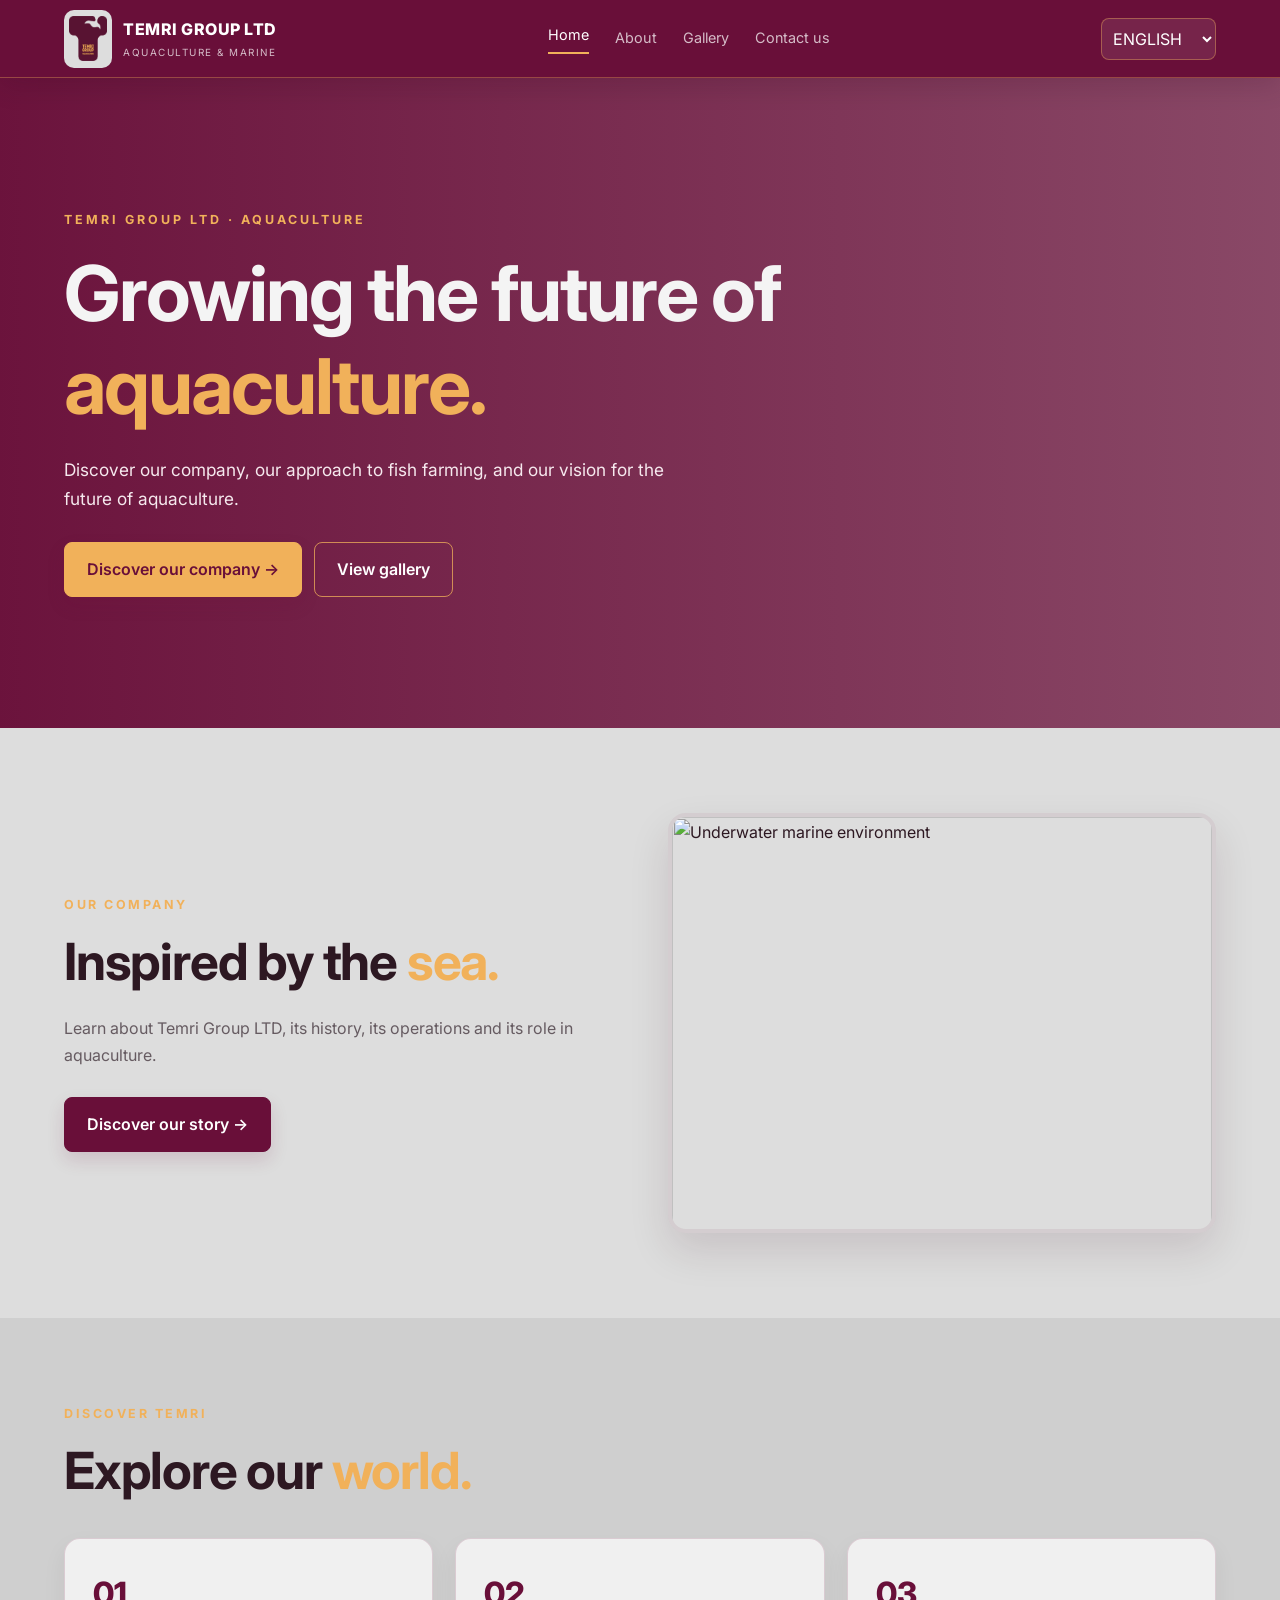
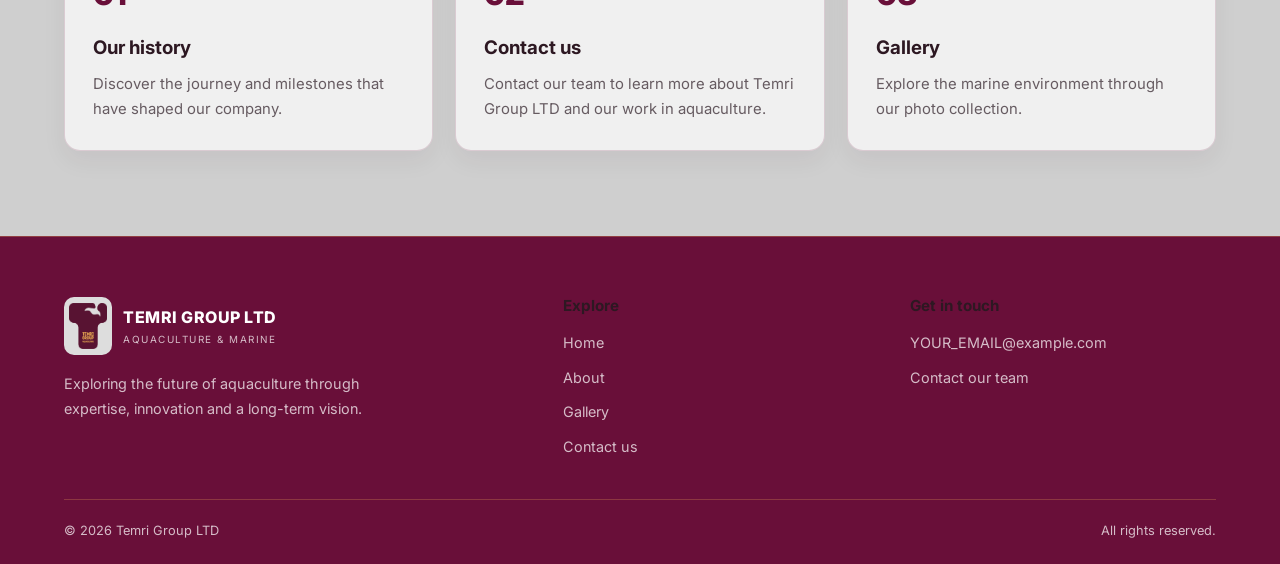
==== commit 82aca232: "v3 v3" ====
--- a/index.html
+++ b/index.html
@@ -6,7 +6,21 @@
   <link rel="preconnect" href="https://fonts.googleapis.com">
   <link href="https://fonts.googleapis.com/css2?family=Inter:wght@400;500;600;700;800&display=swap" rel="stylesheet">
   <link rel="stylesheet" href="css/style.css">
-</head>
+
+  <script>
+    (function () {
+      try {
+        var saved = localStorage.getItem("temri-language");
+        var lang = saved === "el" || saved === "en" ? saved : ((navigator.language || "en").toLowerCase().startsWith("el") ? "el" : "en");
+        document.documentElement.lang = lang;
+        document.documentElement.classList.add("language-pending");
+      } catch (e) {
+        document.documentElement.lang = "en";
+        document.documentElement.classList.add("language-pending");
+      }
+    }());
+  </script>
+  </head>
 <body>
 <header class="header">
     <div class="container header-inner">
@@ -25,8 +39,9 @@
       <nav class="nav" id="mainNav" aria-label="Main navigation">
         <a href="index.html" data-i18n="navHome">Home</a>
         <a href="about.html" data-i18n="navAbout">About</a>
+        <a href="gallery.html" data-i18n="navGallery">Gallery</a>
         <a href="contact.html" data-i18n="navContact">Contact us</a>
-        <a href="gallery.html" data-i18n="navGallery">Gallery</a>
+        
       </nav>
 
       <div class="header-actions">
@@ -174,8 +189,9 @@
           <nav class="footer-links" aria-label="Footer navigation">
             <a href="index.html" data-i18n="navHome">Home</a>
         <a href="about.html" data-i18n="navAbout">About</a>
+        <a href="gallery.html" data-i18n="navGallery">Gallery</a>
             <a href="contact.html" data-i18n="navContact">Contact us</a>
-            <a href="gallery.html" data-i18n="navGallery">Gallery</a>
+            
           </nav>
         </div>
 
--- a/css/style.css
+++ b/css/style.css
@@ -1,140 +1,497 @@
+/* Prevent the default language from flashing before translations are applied. */
+html.language-pending body {
+  visibility: hidden;
+}
+
+html:not(.language-pending) body {
+  visibility: visible;
+}
+
 /* TEMRI GROUP LTD — consolidated stylesheet. */
-:root {--color-primary: #690F39; --color-primary-hover: #4f0b2b; --color-accent: #F1B15A; --color-accent-hover: #d9953e; --color-highlight: #F1B15A; --color-page: #DDDDDD; --color-surface-muted: #cfcfcf; --color-surface: #f4f4f4; --color-text: #2d1822; --color-text-inverse: #ffffff; --color-text-muted: #665b61; --color-border: rgba(105,15,57,.16); --layout-header-height: 78px; --layout-container: 1200px;}* {
+:root {
+  --color-primary: #690F39;
+  --color-primary-hover: #4f0b2b;
+  --color-accent: #F1B15A;
+  --color-accent-hover: #d9953e;
+  --color-highlight: #F1B15A;
+  --color-page: #DDDDDD;
+  --color-surface-muted: #cfcfcf;
+  --color-surface: #f4f4f4;
+  --color-text: #2d1822;
+  --color-text-inverse: #ffffff;
+  --color-text-muted: #665b61;
+  --color-border: rgba(105, 15, 57, .16);
+  --layout-header-height: 78px;
+  --layout-container: 1200px;
+}
+
+* {
   box-sizing: border-box;
   margin: 0;
   padding: 0;
-}html {
+}
+
+html {
   scroll-behavior: smooth;
   scroll-padding-top: 100px;
-}body {font-family: Inter, Arial, sans-serif; background: var(--color-page); color: var(--color-text); line-height: 1.7;}a {
+}
+
+body {
+  font-family: Inter, Arial, sans-serif;
+  background: var(--color-page);
+  color: var(--color-text);
+  line-height: 1.7;
+}
+
+a {
   color: inherit;
   text-decoration: none;
-}button, select {
+}
+
+button,
+select {
   font: inherit;
-}img {
+}
+
+img {
   max-width: 100%;
   display: block;
-}.container {
+}
+
+.container {
   width: min(90%, var(--layout-container));
   margin-inline: auto;
-}.header {height: var(--layout-header-height); position: sticky; top: 0; z-index: 1000; background: var(--color-primary); backdrop-filter: blur(16px); border-bottom: 1px solid rgba(241,177,90,.35); box-shadow: 0 8px 24px rgba(48,8,28,.16);}.header-inner {
+}
+
+.header {
+  height: var(--layout-header-height);
+  position: sticky;
+  top: 0;
+  z-index: 1000;
+  background: var(--color-primary);
+  backdrop-filter: blur(16px);
+  border-bottom: 1px solid rgba(241, 177, 90, .35);
+  box-shadow: 0 8px 24px rgba(48, 8, 28, .16);
+}
+
+.header-inner {
   height: 100%;
   display: flex;
   align-items: center;
   justify-content: space-between;
   gap: 22px;
-}.brand {display: flex; align-items: center; gap: 11px; flex-shrink: 0; color: var(--color-text-inverse);}.brand-mark {display: grid; place-items: center; width: 48px; height: 58px; border-radius: 10px; background: var(--color-page); font-size: 25px; overflow: visible;}.brand-name {display: block; font-size: 1rem; font-weight: 800; letter-spacing: .5px; color: var(--color-text-inverse);}.brand-subtitle {display: block; font-size: .62rem; color: rgba(255,255,255,.72); letter-spacing: 1.5px;}.nav {
+}
+
+.brand {
+  display: flex;
+  align-items: center;
+  gap: 11px;
+  flex-shrink: 0;
+  color: var(--color-text-inverse);
+}
+
+.brand-mark {
+  display: grid;
+  place-items: center;
+  width: 48px;
+  height: 58px;
+  border-radius: 10px;
+  background: var(--color-page);
+  font-size: 25px;
+  overflow: visible;
+}
+
+.brand-name {
+  display: block;
+  font-size: 1rem;
+  font-weight: 800;
+  letter-spacing: .5px;
+  color: var(--color-text-inverse);
+}
+
+.brand-subtitle {
+  display: block;
+  font-size: .62rem;
+  color: rgba(255, 255, 255, .72);
+  letter-spacing: 1.5px;
+}
+
+.nav {
   display: flex;
   align-items: center;
   gap: 26px;
-}.nav a {color: rgba(255,255,255,.72); font-size: .9rem; transition: color .25s;}.nav a:hover,
+}
+
+.nav a {
+  color: rgba(255, 255, 255, .72);
+  font-size: .9rem;
+  transition: color .25s;
+}
+
+.nav a:hover,
 .nav a.active {
   color: white;
-}.nav a.active {border-bottom: 2px solid var(--color-accent); padding-bottom: 5px; border-bottom-color: var(--color-accent);}.header-actions {
+}
+
+.nav a.active {
+  border-bottom: 2px solid var(--color-accent);
+  padding-bottom: 5px;
+  border-bottom-color: var(--color-accent);
+}
+
+.header-actions {
   display: flex;
   align-items: center;
   gap: 10px;
-}.language-select {background: rgba(255,255,255,.09); color: var(--color-text-inverse); border: 1px solid var(--color-border); border-radius: 8px; padding: 9px 7px; cursor: pointer; max-width: 115px; border-color: rgba(241,177,90,.4);}.language-select option {background: var(--color-primary); color: var(--color-text-inverse);}.menu-toggle {display: none; width: 42px; height: 42px; border: 1px solid var(--color-border); border-radius: 8px; background: transparent; color: var(--color-text-inverse); font-size: 22px; cursor: pointer; border-color: rgba(241,177,90,.4);}.page-hero {min-height: 420px; display: flex; align-items: center; background:
-    linear-gradient(90deg, rgba(105,15,57,.98), rgba(105,15,57,.72)),
-    url("https://images.unsplash.com/photo-1530053969600-caed2596d242?auto=format&fit=crop&w=1800&q=85")
-    center/cover;}.page-hero-content {
+}
+
+.language-select {
+  background: rgba(255, 255, 255, .09);
+  color: var(--color-text-inverse);
+  border: 1px solid var(--color-border);
+  border-radius: 8px;
+  padding: 9px 7px;
+  cursor: pointer;
+  max-width: 115px;
+  border-color: rgba(241, 177, 90, .4);
+}
+
+.language-select option {
+  background: var(--color-primary);
+  color: var(--color-text-inverse);
+}
+
+.menu-toggle {
+  display: none;
+  width: 42px;
+  height: 42px;
+  border: 1px solid var(--color-border);
+  border-radius: 8px;
+  background: transparent;
+  color: var(--color-text-inverse);
+  font-size: 22px;
+  cursor: pointer;
+  border-color: rgba(241, 177, 90, .4);
+}
+
+.page-hero {
+  min-height: 420px;
+  display: flex;
+  align-items: center;
+  background:
+    linear-gradient(90deg, rgba(105, 15, 57, .98), rgba(105, 15, 57, .72)),
+    url("https://images.unsplash.com/photo-1530053969600-caed2596d242?auto=format&fit=crop&w=1800&q=85") center/cover;
+}
+
+.page-hero-content {
   padding-block: 90px;
-}.kicker {
+}
+
+.kicker {
   color: var(--color-highlight);
   font-size: .78rem;
   font-weight: 700;
   letter-spacing: 3px;
   text-transform: uppercase;
   margin-bottom: 18px;
-}h1, h2, h3 {
+}
+
+h1,
+h2,
+h3 {
   line-height: 1.2;
-}.page-hero h1 {
+}
+
+.page-hero h1 {
   max-width: 850px;
   font-size: clamp(2.5rem, 6vw, 5rem);
   letter-spacing: -2px;
   margin-bottom: 22px;
-}.purple {color: var(--color-accent);}.page-hero p {max-width: 650px; color: #f6e9ee; font-size: 1.08rem;}.section {padding: 85px 0; background: var(--color-page);}.section.alt {background: var(--color-surface-muted);}.section-label {
+}
+
+.purple {
+  color: var(--color-accent);
+}
+
+.page-hero p {
+  max-width: 650px;
+  color: #f6e9ee;
+  font-size: 1.08rem;
+}
+
+.section {
+  padding: 85px 0;
+  background: var(--color-page);
+}
+
+.section.alt {
+  background: var(--color-surface-muted);
+}
+
+.section-label {
   color: var(--color-highlight);
   font-size: .78rem;
   font-weight: 700;
   letter-spacing: 2.5px;
   text-transform: uppercase;
   margin-bottom: 16px;
-}.section-title {
+}
+
+.section-title {
   font-size: clamp(2rem, 4vw, 3.3rem);
   letter-spacing: -1.2px;
   margin-bottom: 22px;
-}.section-text {color: var(--color-text-muted); max-width: 720px;}.btn {display: inline-flex; justify-content: center; align-items: center; gap: 8px; padding: 13px 22px; border: 1px solid var(--color-accent); border-radius: 8px; background: var(--color-primary); color: var(--color-text-inverse); font-weight: 600; transition: .25s; cursor: pointer; border-color: var(--color-primary); box-shadow: 0 8px 18px rgba(105,15,57,.14);}.btn:hover {background: var(--color-primary-hover); transform: translateY(-3px);}.btn-outline {background: transparent; border-color: var(--color-primary); color: var(--color-primary); box-shadow: none;}.btn-outline:hover {background: rgba(105,15,57,.08);}.button-row {
+}
+
+.section-text {
+  color: var(--color-text-muted);
+  max-width: 720px;
+}
+
+.btn {
+  display: inline-flex;
+  justify-content: center;
+  align-items: center;
+  gap: 8px;
+  padding: 13px 22px;
+  border: 1px solid var(--color-accent);
+  border-radius: 8px;
+  background: var(--color-primary);
+  color: var(--color-text-inverse);
+  font-weight: 600;
+  transition: .25s;
+  cursor: pointer;
+  border-color: var(--color-primary);
+  box-shadow: 0 8px 18px rgba(105, 15, 57, .14);
+}
+
+.btn:hover {
+  background: var(--color-primary-hover);
+  transform: translateY(-3px);
+}
+
+.btn-outline {
+  background: transparent;
+  border-color: var(--color-primary);
+  color: var(--color-primary);
+  box-shadow: none;
+}
+
+.btn-outline:hover {
+  background: rgba(105, 15, 57, .08);
+}
+
+.button-row {
   display: flex;
   flex-wrap: wrap;
   gap: 12px;
   margin-top: 28px;
-}.content-grid {
+}
+
+.content-grid {
   display: grid;
   grid-template-columns: 1fr 1fr;
   gap: 55px;
   align-items: center;
-}.content-image {width: 100%; height: 420px; object-fit: cover; border-radius: 18px; border: 4px solid rgba(105,15,57,.08); box-shadow: 0 18px 40px rgba(48,8,28,.12);}.card-grid {
+}
+
+.content-image {
+  width: 100%;
+  height: 420px;
+  object-fit: cover;
+  border-radius: 18px;
+  border: 4px solid rgba(105, 15, 57, .08);
+  box-shadow: 0 18px 40px rgba(48, 8, 28, .12);
+}
+
+.card-grid {
   display: grid;
   grid-template-columns: repeat(3, minmax(0, 1fr));
   gap: 22px;
   margin-top: 36px;
-}.card {background: rgba(255,255,255,.68); border: 1px solid var(--color-border); padding: 28px; border-radius: 16px; transition: transform .3s, border-color .3s; border-color: var(--color-border); box-shadow: 0 10px 25px rgba(48,8,28,.06);}.card:hover {transform: translateY(-5px); border-color: var(--color-primary);}.card h3 {
+}
+
+.card {
+  background: rgba(255, 255, 255, .68);
+  border: 1px solid var(--color-border);
+  padding: 28px;
+  border-radius: 16px;
+  transition: transform .3s, border-color .3s;
+  border-color: var(--color-border);
+  box-shadow: 0 10px 25px rgba(48, 8, 28, .06);
+}
+
+.card:hover {
+  transform: translateY(-5px);
+  border-color: var(--color-primary);
+}
+
+.card h3 {
   margin-bottom: 12px;
-}.card p {color: var(--color-text-muted); font-size: .93rem;}.card-number {font-size: 2rem; font-weight: 800; color: var(--color-primary); margin-bottom: 16px;}.gallery-grid {
+}
+
+.card p {
+  color: var(--color-text-muted);
+  font-size: .93rem;
+}
+
+.card-number {
+  font-size: 2rem;
+  font-weight: 800;
+  color: var(--color-primary);
+  margin-bottom: 16px;
+}
+
+.gallery-grid {
   display: grid;
   grid-template-columns: repeat(3, minmax(0, 1fr));
   grid-auto-rows: 260px;
   gap: 16px;
   margin-top: 35px;
-}.gallery-item {position: relative; overflow: hidden; border-radius: 14px; color: var(--color-text-inverse); background: var(--color-primary); cursor: pointer;}.gallery-item img {
+}
+
+.gallery-item {
+  position: relative;
+  overflow: hidden;
+  border-radius: 14px;
+  color: var(--color-text-inverse);
+  background: var(--color-primary);
+  cursor: pointer;
+}
+
+.gallery-item img {
   width: 100%;
   height: 100%;
   object-fit: cover;
   transition: transform .5s;
-}.gallery-item:hover img {
+}
+
+.gallery-item:hover img {
   transform: scale(1.06);
-}.gallery-item span {position: absolute; inset: auto 0 0; padding: 40px 18px 16px; font-weight: 600; background: linear-gradient(transparent, rgba(0, 0, 0, 0.95));}.gallery-item:first-child {
+}
+
+.gallery-item span {
+  position: absolute;
+  inset: auto 0 0;
+  padding: 40px 18px 16px;
+  font-weight: 600;
+  background: linear-gradient(transparent, rgba(0, 0, 0, 0.95));
+}
+
+.gallery-item:first-child {
   grid-row: span 2;
-}.cta {border: 1px solid var(--color-border); border-radius: 18px; background: linear-gradient(120deg, var(--color-primary), #7d1948); padding: 36px; display: flex; justify-content: space-between; align-items: center; gap: 24px; border-color: rgba(241,177,90,.38); color: var(--color-text-inverse);}.cta p {color: #f6e9ee; margin-top: 10px;}.footer {background: var(--color-primary); border-top: 1px solid var(--color-border); padding: 60px 0 22px; border-top-color: rgba(241,177,90,.3);}.footer-grid {
+}
+
+.cta {
+  border: 1px solid var(--color-border);
+  border-radius: 18px;
+  background: linear-gradient(120deg, var(--color-primary), #7d1948);
+  padding: 36px;
+  display: flex;
+  justify-content: space-between;
+  align-items: center;
+  gap: 24px;
+  border-color: rgba(241, 177, 90, .38);
+  color: var(--color-text-inverse);
+}
+
+.cta p {
+  color: #f6e9ee;
+  margin-top: 10px;
+}
+
+.footer {
+  background: var(--color-primary);
+  border-top: 1px solid var(--color-border);
+  padding: 60px 0 22px;
+  border-top-color: rgba(241, 177, 90, .3);
+}
+
+.footer-grid {
   display: grid;
   grid-template-columns: 1.5fr 1fr 1fr;
   gap: 40px;
   padding-bottom: 40px;
-}.footer-description {
+}
+
+.footer-description {
   color: var(--color-text-muted);
   font-size: .9rem;
   max-width: 360px;
   margin-top: 17px;
-}.footer h3 {
+}
+
+.footer h3 {
   font-size: .95rem;
   margin-bottom: 16px;
-}.footer-links {
+}
+
+.footer-links {
   display: grid;
   gap: 10px;
-}.footer-links a {
+}
+
+.footer-links a {
   color: var(--color-text-muted);
   font-size: .9rem;
-}.footer-links a:hover {color: var(--color-accent);}.footer-bottom {border-top: 1px solid var(--color-border); padding-top: 20px; color: var(--color-text-muted); font-size: .8rem; display: flex; justify-content: space-between; gap: 15px; flex-wrap: wrap; border-top-color: rgba(241,177,90,.25);}/* Scroll reveal animation */.reveal {
+}
+
+.footer-links a:hover {
+  color: var(--color-accent);
+}
+
+.footer-bottom {
+  border-top: 1px solid var(--color-border);
+  padding-top: 20px;
+  color: var(--color-text-muted);
+  font-size: .8rem;
+  display: flex;
+  justify-content: space-between;
+  gap: 15px;
+  flex-wrap: wrap;
+  border-top-color: rgba(241, 177, 90, .25);
+}
+
+/* Scroll reveal animation */
+.reveal {
   opacity: 0;
   transform: translateY(25px);
   transition: opacity .7s ease, transform .7s ease;
-}.reveal.visible {
+}
+
+.reveal.visible {
   opacity: 1;
   transform: translateY(0);
-}@media (max-width: 1024px) {.nav {
+}
+
+@media (max-width: 1024px) {
+  .nav {
     gap: 14px;
-  }.nav a {
+  }
+
+  .nav a {
     font-size: .82rem;
-  }.content-grid {
+  }
+
+  .content-grid {
     gap: 30px;
-  }.card-grid {
+  }
+
+  .card-grid {
     gap: 14px;
-  }.card {
+  }
+
+  .card {
     padding: 22px;
-  }}@media (max-width: 760px) {:root {
+  }
+}
+
+@media (max-width: 760px) {
+  :root {
     --layout-header-height: 70px;
-  }.nav {
+  }
+
+  .nav {
     display: none;
     position: absolute;
     top: var(--layout-header-height);
@@ -146,75 +503,151 @@
     flex-direction: column;
     align-items: stretch;
     gap: 0;
-  }.nav.open {
+  }
+
+  .nav.open {
     display: flex;
-  }.nav a {
+  }
+
+  .nav a {
     padding: 13px 0;
     font-size: 1rem;
     border-bottom: 1px solid var(--color-border);
-  }.nav a.active {
+  }
+
+  .nav a.active {
     border-bottom: 1px solid var(--color-border);
     color: var(--color-accent);
-  }.menu-toggle {
+  }
+
+  .menu-toggle {
     display: block;
-  }.brand-mark {
+  }
+
+  .brand-mark {
     width: 37px;
     height: 37px;
     font-size: 21px;
-  }.brand-name {
+  }
+
+  .brand-name {
     font-size: .82rem;
-  }.brand-subtitle {
+  }
+
+  .brand-subtitle {
     font-size: .52rem;
     letter-spacing: .7px;
-  }.header-actions {
+  }
+
+  .header-actions {
     gap: 6px;
-  }.language-select {
+  }
+
+  .language-select {
     font-size: .75rem;
     max-width: 92px;
     padding: 8px 4px;
-  }.page-hero {
+  }
+
+  .page-hero {
     min-height: 370px;
-  }.page-hero-content {
+  }
+
+  .page-hero-content {
     padding-block: 65px;
-  }.page-hero h1 {
+  }
+
+  .page-hero h1 {
     letter-spacing: -1px;
-  }.section {
+  }
+
+  .section {
     padding: 65px 0;
-  }.content-grid,
+  }
+
+  .content-grid,
   .card-grid {
     grid-template-columns: 1fr;
-  }.content-image {
+  }
+
+  .content-image {
     height: 310px;
-  }.gallery-grid {
+  }
+
+  .gallery-grid {
     grid-template-columns: repeat(2, minmax(0, 1fr));
     grid-auto-rows: 180px;
     gap: 10px;
-  }.cta {
+  }
+
+  .cta {
     align-items: flex-start;
     flex-direction: column;
     padding: 25px;
-  }.footer-grid {
+  }
+
+  .footer-grid {
     grid-template-columns: 1fr 1fr;
     gap: 30px 20px;
-  }.footer-brand {
+  }
+
+  .footer-brand {
     grid-column: 1 / -1;
-  }}@media (max-width: 380px) {.brand-subtitle {
+  }
+}
+
+@media (max-width: 380px) {
+  .brand-subtitle {
     display: none;
-  }.gallery-grid {
+  }
+
+  .gallery-grid {
     grid-auto-rows: 145px;
-  }}@media (prefers-reduced-motion: reduce) {html {
+  }
+}
+
+@media (prefers-reduced-motion: reduce) {
+  html {
     scroll-behavior: auto;
-  }*, *::before, *::after {
+  }
+
+  *,
+  *::before,
+  *::after {
     animation: none !important;
     transition: none !important;
-  }.reveal {
+  }
+
+  .reveal {
     opacity: 1;
     transform: none;
-  }}/* FULLSCREEN GALLERY */.lightbox {position: fixed; inset: 0; z-index: 9999; display: flex; align-items: center; justify-content: center; background: rgba(48,8,28,.96); backdrop-filter: blur(12px); padding: 70px 85px 65px; opacity: 0; visibility: hidden; pointer-events: none; transition: opacity .25s ease, visibility .25s ease;}.lightbox.open {
+  }
+}
+
+/* FULLSCREEN GALLERY */
+.lightbox {
+  position: fixed;
+  inset: 0;
+  z-index: 9999;
+  display: flex;
+  align-items: center;
+  justify-content: center;
+  background: rgba(48, 8, 28, .96);
+  backdrop-filter: blur(12px);
+  padding: 70px 85px 65px;
+  opacity: 0;
+  visibility: hidden;
+  pointer-events: none;
+  transition: opacity .25s ease, visibility .25s ease;
+}
+
+.lightbox.open {
   opacity: 1;
   visibility: visible;
   pointer-events: auto;
-}.lightbox-image {
+}
+
+.lightbox-image {
   max-width: 100%;
   max-height: calc(100vh - 150px);
   width: auto;
@@ -223,20 +656,26 @@
   border-radius: 10px;
   user-select: none;
   -webkit-user-drag: none;
-}.lightbox-close,
+}
+
+.lightbox-close,
 .lightbox-arrow {
   position: absolute;
   display: grid;
   place-items: center;
   color: white;
-  background: rgba(255,255,255,.09);
-  border: 1px solid rgba(255,255,255,.18);
+  background: rgba(255, 255, 255, .09);
+  border: 1px solid rgba(255, 255, 255, .18);
   cursor: pointer;
   transition: background .2s, transform .2s;
-}.lightbox-close:hover,
+}
+
+.lightbox-close:hover,
 .lightbox-arrow:hover {
   background: #8b5cf6;
-}.lightbox-close {
+}
+
+.lightbox-close {
   top: 22px;
   right: 25px;
   width: 48px;
@@ -244,20 +683,30 @@
   border-radius: 50%;
   font-size: 30px;
   line-height: 1;
-}.lightbox-arrow {
+}
+
+.lightbox-arrow {
   top: 50%;
   transform: translateY(-50%);
   width: 52px;
   height: 65px;
   border-radius: 12px;
   font-size: 32px;
-}.lightbox-arrow:hover {
+}
+
+.lightbox-arrow:hover {
   transform: translateY(-50%) scale(1.06);
-}.lightbox-prev {
+}
+
+.lightbox-prev {
   left: 22px;
-}.lightbox-next {
+}
+
+.lightbox-next {
   right: 22px;
-}.lightbox-caption {
+}
+
+.lightbox-caption {
   position: absolute;
   bottom: 22px;
   left: 70px;
@@ -265,20 +714,38 @@
   color: white;
   text-align: center;
   font-size: .95rem;
-}.lightbox-counter {display: block; margin-top: 4px; color: var(--color-accent); font-size: .8rem;}body.lightbox-open {
+}
+
+.lightbox-counter {
+  display: block;
+  margin-top: 4px;
+  color: var(--color-accent);
+  font-size: .8rem;
+}
+
+body.lightbox-open {
   overflow: hidden;
-}@media (max-width: 760px) {.lightbox {
+}
+
+@media (max-width: 760px) {
+  .lightbox {
     padding: 65px 12px 85px;
-  }.lightbox-image {
+  }
+
+  .lightbox-image {
     max-width: 100%;
     max-height: calc(100dvh - 175px);
     border-radius: 6px;
-  }.lightbox-close {
+  }
+
+  .lightbox-close {
     top: 14px;
     right: 14px;
     width: 42px;
     height: 42px;
-  }.lightbox-arrow {
+  }
+
+  .lightbox-arrow {
     top: auto;
     bottom: 20px;
     transform: none;
@@ -286,20 +753,45 @@
     height: 46px;
     border-radius: 10px;
     font-size: 27px;
-  }.lightbox-arrow:hover {
+  }
+
+  .lightbox-arrow:hover {
     transform: none;
-  }.lightbox-prev {
+  }
+
+  .lightbox-prev {
     left: calc(50% - 62px);
-  }.lightbox-next {
+  }
+
+  .lightbox-next {
     right: calc(50% - 62px);
-  }.lightbox-caption {
+  }
+
+  .lightbox-caption {
     bottom: 78px;
     left: 10px;
     right: 10px;
     font-size: .85rem;
-  }}/* ===== GALLERY LIGHTBOX ===== */.gallery-lightbox {display: none; position: fixed; inset: 0; z-index: 99999; background: rgba(48,8,28,.96); align-items: center; justify-content: center; padding: 70px 70px;}.gallery-lightbox.is-open {
-  display: flex;
-}.gallery-lightbox .lightbox-image {
+  }
+}
+
+/* ===== GALLERY LIGHTBOX ===== */
+.gallery-lightbox {
+  display: none;
+  position: fixed;
+  inset: 0;
+  z-index: 99999;
+  background: rgba(48, 8, 28, .96);
+  align-items: center;
+  justify-content: center;
+  padding: 70px 70px;
+}
+
+.gallery-lightbox.is-open {
+  display: flex;
+}
+
+.gallery-lightbox .lightbox-image {
   display: block;
   max-width: 100%;
   max-height: 82vh;
@@ -307,48 +799,152 @@
   height: auto;
   object-fit: contain;
   border-radius: 8px;
-}.gallery-lightbox button {position: absolute; z-index: 2; color: white; background: rgba(241,177,90,.14); border: 0; border-radius: 50%; width: 46px; height: 46px; font-size: 28px; cursor: pointer; display: flex; align-items: center; justify-content: center; transition: background 0.2s ease;}.gallery-lightbox button:hover {background: var(--color-text-inverse);}.gallery-lightbox .lightbox-close {
+}
+
+.gallery-lightbox button {
+  position: absolute;
+  z-index: 2;
+  color: white;
+  background: rgba(241, 177, 90, .14);
+  border: 0;
+  border-radius: 50%;
+  width: 46px;
+  height: 46px;
+  font-size: 28px;
+  cursor: pointer;
+  display: flex;
+  align-items: center;
+  justify-content: center;
+  transition: background 0.2s ease;
+}
+
+.gallery-lightbox button:hover {
+  background: var(--color-text-inverse);
+}
+
+.gallery-lightbox .lightbox-close {
   top: 18px;
   right: 22px;
   font-size: 34px;
-}.gallery-lightbox .lightbox-prev {
+}
+
+.gallery-lightbox .lightbox-prev {
   left: 16px;
   top: 50%;
   transform: translateY(-50%);
-}.gallery-lightbox .lightbox-next {
+}
+
+.gallery-lightbox .lightbox-next {
   right: 16px;
   top: 50%;
   transform: translateY(-50%);
-}body.lightbox-active {
+}
+
+body.lightbox-active {
   overflow: hidden;
-}@media (max-width: 600px) {.gallery-lightbox {
+}
+
+@media (max-width: 600px) {
+  .gallery-lightbox {
     padding: 60px 48px;
-  }.gallery-lightbox .lightbox-image {
+  }
+
+  .gallery-lightbox .lightbox-image {
     max-height: 75vh;
-  }.gallery-lightbox .lightbox-prev {
+  }
+
+  .gallery-lightbox .lightbox-prev {
     left: 4px;
-  }.gallery-lightbox .lightbox-next {
+  }
+
+  .gallery-lightbox .lightbox-next {
     right: 4px;
-  }.gallery-lightbox button {
+  }
+
+  .gallery-lightbox button {
     width: 40px;
     height: 40px;
-  }}/* Keep the page from scrolling behind open overlays. */body.menu-open { overflow: hidden; }/* Consolidated TEMRI maroon, gold and grey theme. *//* TEMRI GROUP LTD — Maroon / Gold / Gray theme */.brand-mark img {
+  }
+}
+
+/* Keep the page from scrolling behind open overlays. */
+body.menu-open {
+  overflow: hidden;
+}
+
+/* Consolidated TEMRI maroon, gold and grey theme. */
+/* TEMRI GROUP LTD — Maroon / Gold / Gray theme */
+.brand-mark img {
   width: 80%;
   height: 80%;
   object-fit: contain;
-}.nav a:hover, .nav a.active { color: var(--color-text-inverse); }.kicker, .section-label { color: var(--color-accent); }.page-hero .btn {
+}
+
+.nav a:hover,
+.nav a.active {
+  color: var(--color-text-inverse);
+}
+
+.kicker,
+.section-label {
+  color: var(--color-accent);
+}
+
+.page-hero .btn {
   background: var(--color-accent);
   border-color: var(--color-accent);
   color: var(--color-primary);
-}.page-hero .btn:hover { background: var(--color-accent-hover); }.page-hero .btn-outline {
+}
+
+.page-hero .btn:hover {
+  background: var(--color-accent-hover);
+}
+
+.page-hero .btn-outline {
   background: transparent;
   color: var(--color-text-inverse);
-  border-color: rgba(241,177,90,.75);
-}.page-hero .btn-outline:hover { background: rgba(241,177,90,.14); }.footer-description, .footer-bottom, .footer-links a { color: rgba(255,255,255,.72); }.lightbox-close, .lightbox-arrow {
-  background: rgba(241,177,90,.14);
-  border-color: rgba(241,177,90,.35);
-}.lightbox-close:hover, .lightbox-arrow:hover { background: var(--color-primary); }@media (max-width: 760px) {.nav { background: var(--color-primary); border-bottom-color: rgba(241,177,90,.25); }.nav a.active { color: var(--color-accent); }.brand-mark { width: 40px; height: 50px; }}h1 {
-    color:var(--color-surface);
-    font-size: 42px;
-    font-weight: 700;
+  border-color: rgba(241, 177, 90, .75);
+}
+
+.page-hero .btn-outline:hover {
+  background: rgba(241, 177, 90, .14);
+}
+
+.footer-description,
+.footer-bottom,
+.footer-links a {
+  color: rgba(255, 255, 255, .72);
+}
+
+.lightbox-close,
+.lightbox-arrow {
+  background: rgba(241, 177, 90, .14);
+  border-color: rgba(241, 177, 90, .35);
+}
+
+.lightbox-close:hover,
+.lightbox-arrow:hover {
+  background: var(--color-primary);
+}
+
+@media (max-width: 760px) {
+  .nav {
+    background: var(--color-primary);
+    border-bottom-color: rgba(241, 177, 90, .25);
+  }
+
+  .nav a.active {
+    color: var(--color-accent);
+  }
+
+  .brand-mark {
+    width: 40px;
+    height: 50px;
+  }
+}
+
+h1 {
+  color: var(--color-surface);
+  font-size: 42px;
+  font-weight: 700;
 }
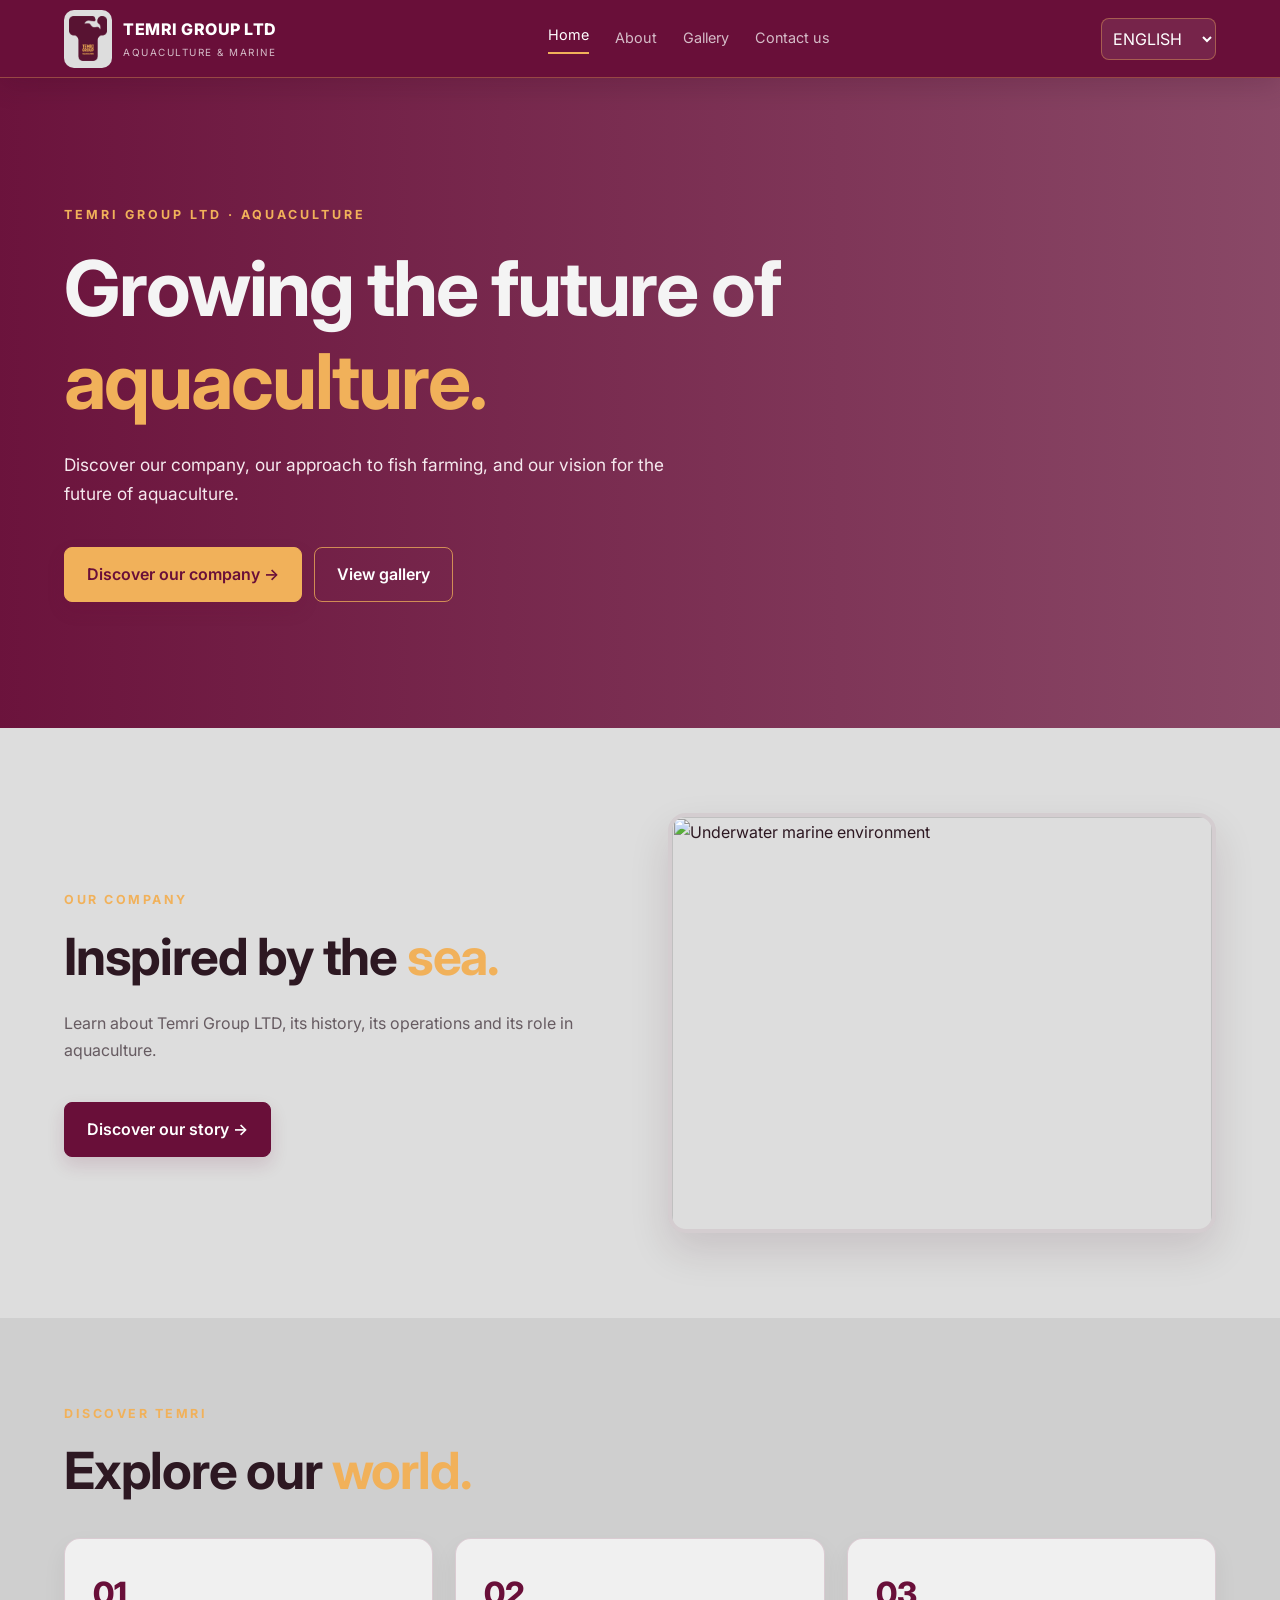
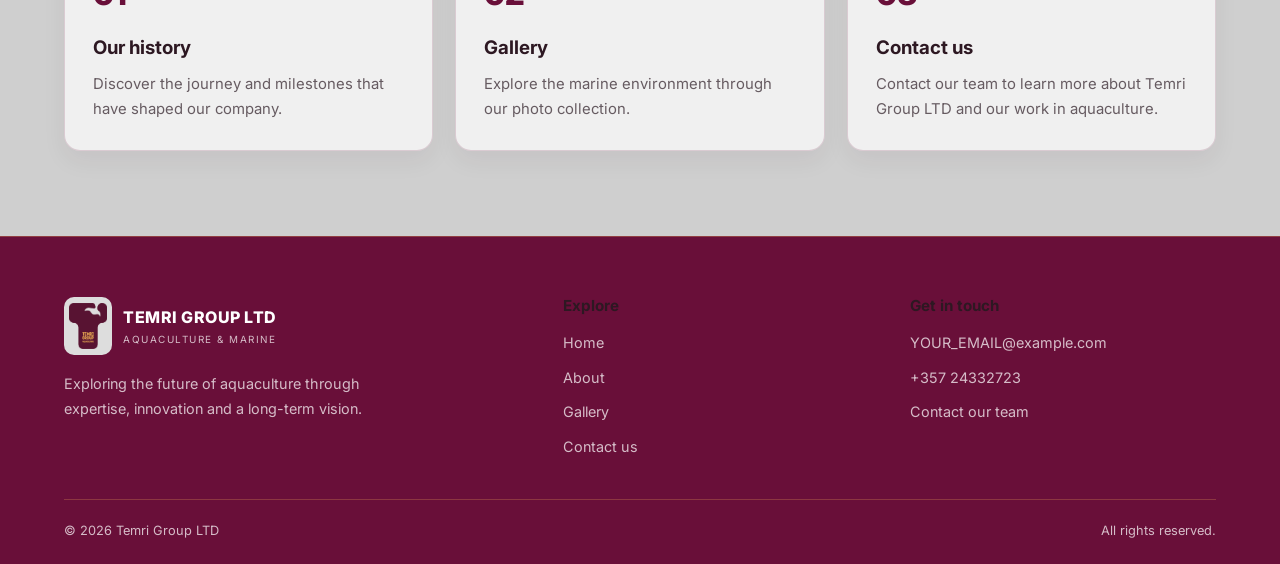
==== commit 019f91b2: "video add video add" ====
--- a/index.html
+++ b/index.html
@@ -136,17 +136,17 @@
               Discover our company's journey and milestones.
             </p>
           </a>
-          <a class="card" href="contact.html">
+           <a class="card" href="gallery.html">
             <div class="card-number">02</div>
-            <h3 data-i18n="navContact">Contact us</h3>
-            <p data-i18n="contactText">Contact our team to learn more about Temri Group LTD.</p>
-          </a>
-          <a class="card" href="gallery.html">
-            <div class="card-number">03</div>
             <h3 data-i18n="galleryCard">Gallery</h3>
             <p data-i18n="galleryCardText">
               Explore photographs of our world.
             </p>
+          </a>
+          <a class="card" href="contact.html">
+            <div class="card-number">03</div>
+            <h3 data-i18n="navContact">Contact us</h3>
+            <p data-i18n="contactText">Contact our team to learn more about Temri Group LTD.</p>
           </a>
         </div>
       </div>
@@ -189,9 +189,9 @@
           <nav class="footer-links" aria-label="Footer navigation">
             <a href="index.html" data-i18n="navHome">Home</a>
         <a href="about.html" data-i18n="navAbout">About</a>
-        <a href="gallery.html" data-i18n="navGallery">Gallery</a>
+         <a href="gallery.html" data-i18n="navGallery">Gallery</a>
             <a href="contact.html" data-i18n="navContact">Contact us</a>
-            
+           
           </nav>
         </div>
 
@@ -206,9 +206,14 @@
               YOUR_EMAIL@example.com
             </a>
 
+            <a href="tel:+35724332723">
+              +357 24332723
+            </a>
+            
             <a href="contact.html" data-i18n="contactButton">
               Contact our team
             </a>
+
           </div>
         </div>
 
--- a/css/style.css
+++ b/css/style.css
@@ -250,6 +250,7 @@
 
 .btn {
   display: inline-flex;
+  margin-top:10px;
   justify-content: center;
   align-items: center;
   gap: 8px;
@@ -947,4 +948,92 @@
   color: var(--color-surface);
   font-size: 42px;
   font-weight: 700;
-}+}
+/* GALLERY VIDEO */
+.gallery-section-intro {
+  max-width: 760px;
+}
+
+.gallery-video-wrap {
+  display: flex;
+  justify-content: center;
+  margin-top: 42px;
+}
+
+.gallery-video-frame {
+  position: relative;
+  width: min(100%, 980px);
+  overflow: hidden;
+  border-radius: 20px;
+  background: #14070d;
+  border: 1px solid rgba(105, 15, 57, .16);
+  box-shadow: 0 24px 60px rgba(48, 8, 28, .16);
+}
+
+.gallery-video {
+  display: block;
+  width: 100%;
+  aspect-ratio: 16 / 9;
+  height: auto;
+  object-fit: cover;
+  background: #14070d;
+}
+
+.gallery-video-play {
+  position: absolute;
+  left: 50%;
+  top: 50%;
+  width: 82px;
+  height: 82px;
+  transform: translate(-50%, -50%);
+  display: grid;
+  place-items: center;
+  border: 1px solid rgba(255,255,255,.5);
+  border-radius: 50%;
+  background: rgba(105, 15, 57, .9);
+  color: #fff;
+  cursor: pointer;
+  box-shadow: 0 14px 35px rgba(0,0,0,.28);
+  backdrop-filter: blur(6px);
+  transition: transform .22s ease, background .22s ease, opacity .22s ease;
+  z-index: 2;
+}
+
+.gallery-video-play:hover {
+  transform: translate(-50%, -50%) scale(1.08);
+  background: rgba(105, 15, 57, 1);
+}
+
+.gallery-video-play:focus-visible {
+  outline: 3px solid rgba(241, 177, 90, .9);
+  outline-offset: 4px;
+}
+
+.gallery-video-play-icon {
+  width: 0;
+  height: 0;
+  margin-left: 6px;
+  border-top: 12px solid transparent;
+  border-bottom: 12px solid transparent;
+  border-left: 18px solid #fff;
+}
+
+.gallery-video-play.is-hidden {
+  opacity: 0;
+  pointer-events: none;
+}
+
+@media (max-width: 700px) {
+  .gallery-video-wrap {
+    margin-top: 30px;
+  }
+
+  .gallery-video-frame {
+    border-radius: 14px;
+  }
+
+  .gallery-video-play {
+    width: 68px;
+    height: 68px;
+  }
+}
